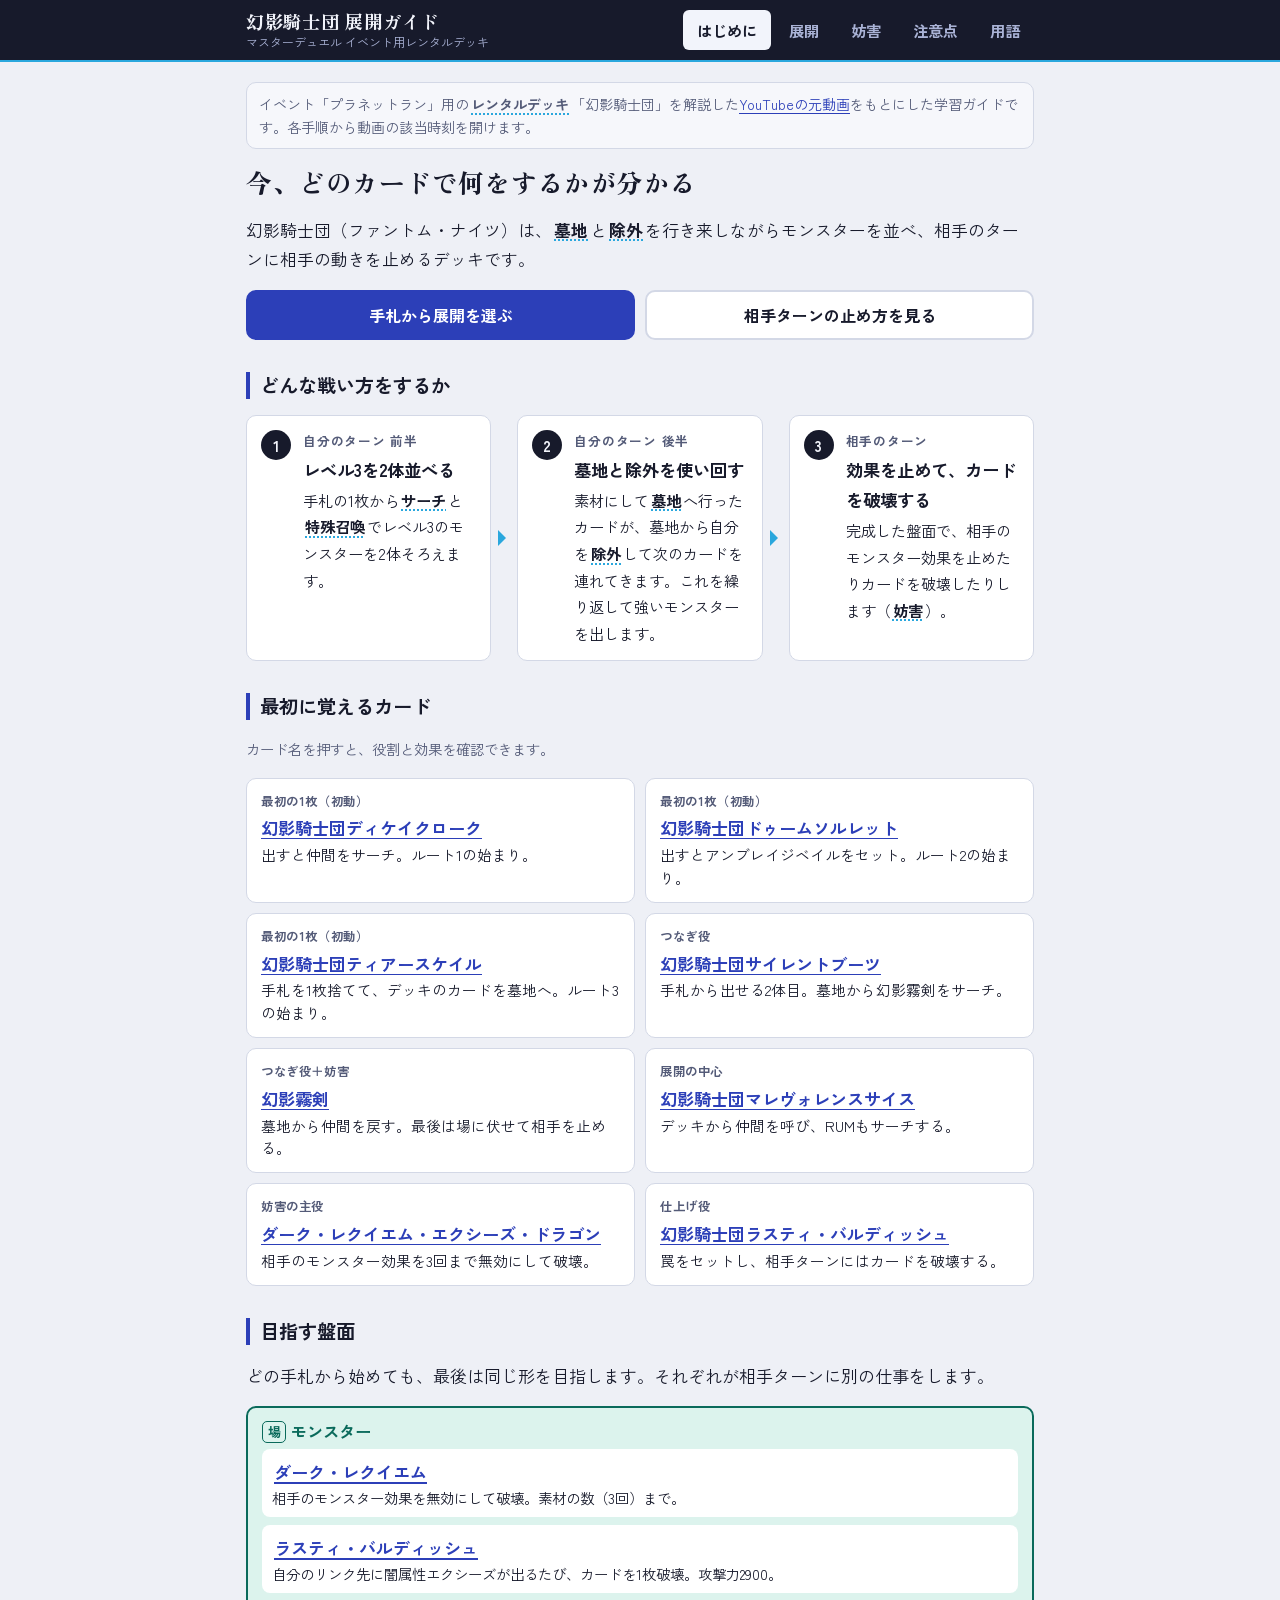
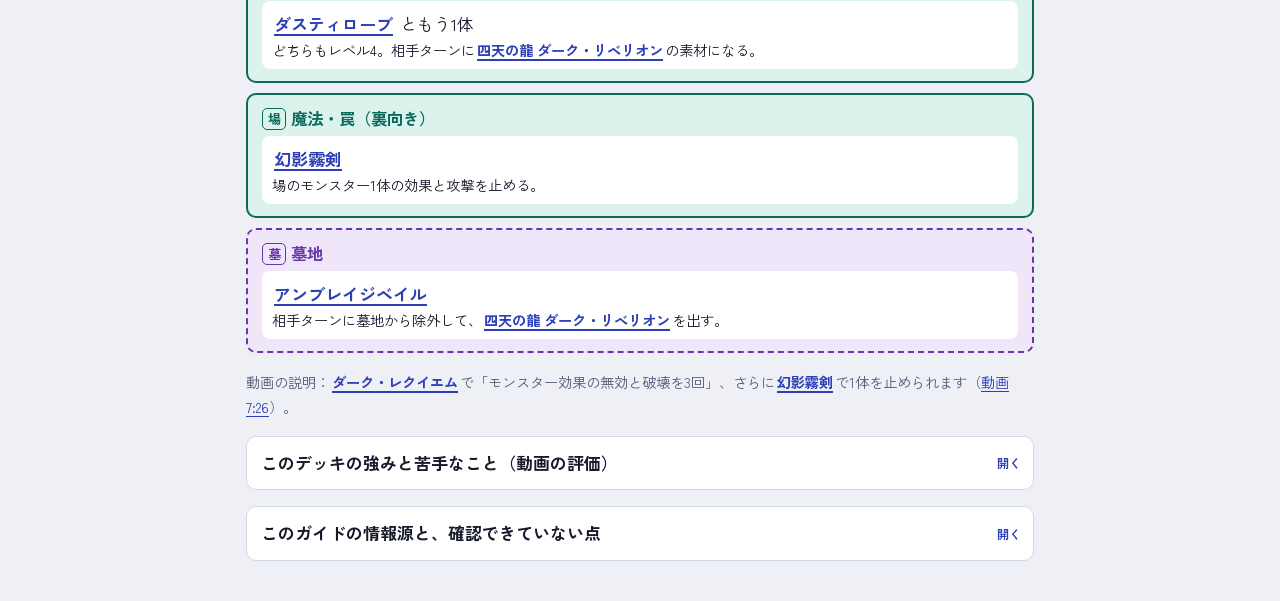
==== phantom-knights/index.html @ 2ad29590 "feat: 幻影騎士団レンタルデッキの学習ガイドを追加 マスターデュエルのイベント用レンタルデッキ「幻影騎士団」を、 元動画の解説をもとに一手ずつ確認できる静的Webアプリ。  - 3つの初動（ディケ" ====
<!DOCTYPE html>
<html lang="ja">
<head>
<meta charset="UTF-8">
<meta name="viewport" content="width=device-width, initial-scale=1.0, viewport-fit=cover">
<title>幻影騎士団 展開ガイド</title>
<meta name="description" content="遊戯王マスターデュエルのイベント用レンタルデッキ「幻影騎士団」の展開と妨害を、一手ずつ確認できる初心者向け学習ガイド。">
<link rel="preconnect" href="https://fonts.googleapis.com">
<link rel="preconnect" href="https://fonts.gstatic.com" crossorigin>
<link rel="stylesheet" href="https://fonts.googleapis.com/css2?family=Zen+Kaku+Gothic+New:wght@400;500;700&family=Zen+Old+Mincho:wght@700;900&display=swap">
<link rel="stylesheet" href="css/style.css">
</head>
<body>
<!--APP-->
<header class="site-head">
  <div class="site-head-in">
    <a class="brand" href="#start">
      <span class="brand-name">幻影騎士団 展開ガイド</span>
      <span class="brand-sub">マスターデュエル イベント用レンタルデッキ</span>
    </a>
    <nav class="tabs" aria-label="画面の切り替え">
      <a href="#start" data-tab="start">はじめに</a>
      <a href="#guide" data-tab="guide">展開</a>
      <a href="#defense" data-tab="defense">妨害</a>
      <a href="#notes" data-tab="notes">注意点</a>
      <a href="#glossary" data-tab="glossary">用語</a>
    </nav>
  </div>
</header>

<main class="wrap">

<!-- ================= はじめに ================= -->
<section class="view" id="view-start" data-view="start">
  <p class="source-note rich">
    イベント「プラネットラン」用の{t:rental}「幻影騎士団」を解説した<a href="https://youtu.be/JQ--WmlgkL8" target="_blank" rel="noopener">YouTubeの元動画</a>をもとにした学習ガイドです。各手順から動画の該当時刻を開けます。
  </p>

  <h1 class="page-title">今、どのカードで何をするかが分かる</h1>
  <p class="lead rich">幻影騎士団（ファントム・ナイツ）は、{t:gy}と{t:banish}を行き来しながらモンスターを並べ、相手のターンに相手の動きを止めるデッキです。</p>

  <div class="cta-row">
    <a class="btn btn-primary" href="#guide">手札から展開を選ぶ</a>
    <a class="btn" href="#defense">相手ターンの止め方を見る</a>
  </div>

  <h2>どんな戦い方をするか</h2>
  <ol class="flow rich">
    <li>
      <span class="flow-k">自分のターン 前半</span>
      <strong>レベル3を2体並べる</strong>
      <span>手札の1枚から{t:search}と{t:ss}でレベル3のモンスターを2体そろえます。</span>
    </li>
    <li>
      <span class="flow-k">自分のターン 後半</span>
      <strong>墓地と除外を使い回す</strong>
      <span>素材にして{t:gy}へ行ったカードが、墓地から自分を{t:banish}して次のカードを連れてきます。これを繰り返して強いモンスターを出します。</span>
    </li>
    <li>
      <span class="flow-k">相手のターン</span>
      <strong>効果を止めて、カードを破壊する</strong>
      <span>完成した盤面で、相手のモンスター効果を止めたりカードを破壊したりします（{t:bogai}）。</span>
    </li>
  </ol>

  <h2>最初に覚えるカード</h2>
  <p class="hint">カード名を押すと、役割と効果を確認できます。</p>
  <div class="keycards" id="keycards"></div>

  <h2>目指す盤面</h2>
  <p class="rich">どの手札から始めても、最後は同じ形を目指します。それぞれが相手ターンに別の仕事をします。</p>
  <div class="board rich" id="goal-board">
    <div class="bz z-field">
      <h3><span class="zb">場</span>モンスター</h3>
      <ul>
        <li>{c:requiem}<span>相手のモンスター効果を無効にして破壊。素材の数（3回）まで。</span></li>
        <li>{c:bardiche}<span>自分のリンク先に闇属性エクシーズが出るたび、カードを1枚破壊。攻撃力2900。</span></li>
        <li>{c:robe} ともう1体<span>どちらもレベル4。相手ターンに{c:shiten}の素材になる。</span></li>
      </ul>
    </div>
    <div class="bz z-field">
      <h3><span class="zb">場</span>魔法・罠（裏向き）</h3>
      <ul>
        <li>{c:fog}<span>場のモンスター1体の効果と攻撃を止める。</span></li>
      </ul>
    </div>
    <div class="bz z-gy">
      <h3><span class="zb">墓</span>墓地</h3>
      <ul>
        <li>{c:veil}<span>相手ターンに墓地から除外して、{c:shiten}を出す。</span></li>
      </ul>
    </div>
  </div>
  <p class="hint rich">動画の説明：{c:requiem}で「モンスター効果の無効と破壊を3回」、さらに{c:fog}で1体を止められます（<a class="vlink" data-t="446" href="#">動画 7:26</a>）。</p>

  <details class="fold">
    <summary>このデッキの強みと苦手なこと（動画の評価）</summary>
    <div class="fold-body rich">
      <ul>
        <li>投稿者は、3つあるレンタルデッキの中で「いちばん回しやすくて強い」と評価しています（<a class="vlink" data-t="48" href="#">0:48</a>）。</li>
        <li>{t:shodo}になるカードが多く入っていて、1枚から最終盤面まで進めます。</li>
        <li>「禁じられた一滴」が入っていて、先攻でも後攻でも強く使えると紹介されています。{t:gote}にも向いています（<a class="vlink" data-t="93" href="#">1:33</a>）。</li>
        <li>苦手：魔法カードを止める手段がほとんどありません。魔法を何枚も使うデッキは苦手です（<a class="vlink" data-t="467" href="#">7:47</a>）。</li>
      </ul>
    </div>
  </details>

  <details class="fold">
    <summary>このガイドの情報源と、確認できていない点</summary>
    <div class="fold-body rich">
      <ul>
        <li>手順は元動画の文字起こしをもとにしています。対戦の再現ではなく、展開を理解するための学習ガイドです。</li>
        <li>文字起こしだけでは確定できない操作には、そのステップに<strong class="tag-verify">要確認</strong>の表示を付けています。動画の画面で確認してください。</li>
        <li>動画の口頭説明にはなく、カードの効果から補った注意には「カードテキストにもとづく補足」と書いています。</li>
        <li>新しいカード（ディケイクローク、ドゥームソルレット、アンブレイジベイル、マレヴォレンスサイス、RUM－幻影騎士団レクイエム、四天の龍、カルマエル、ダーク・レクイエム）の効果は、公式カードデータベースの掲載内容を検索結果経由で確認しました。その他のカードは効果の要約です。カード詳細から公式データベースを開けます。</li>
        <li>レンタルデッキの正確な枚数や全カードの一覧は確認できていません。動画では、増援・おろかな埋葬などから始める展開は扱わず、動画のコメント欄で案内するとしています（<a class="vlink" data-t="1232" href="#">20:32</a>）。</li>
      </ul>
      <h4>文字起こしの聞き間違いと正しい名前</h4>
      <div class="tablebox">
        <table>
          <thead><tr><th>文字起こし</th><th>正しい名前</th></tr></thead>
          <tbody>
            <tr><td>現役／現役しな／幻獣機神</td><td>幻影騎士団（ファントム・ナイツ）</td></tr>
            <tr><td>ディケイクロック</td><td>{c:decay|幻影騎士団ディケイクローク}</td></tr>
            <tr><td>ドゥームソレット／ソウルレット</td><td>{c:solleret|幻影騎士団ドゥームソルレット}</td></tr>
            <tr><td>アンブレージベイル／ベル</td><td>{c:veil|幻影騎士団アンブレイジベイル}</td></tr>
            <tr><td>マレボレンスサイレス／サイス</td><td>{c:scythe|幻影騎士団マレヴォレンスサイス}</td></tr>
            <tr><td>シャカナイト／シャーマナイト</td><td>{c:shamanite|魔解騎士シャーマナイト}</td></tr>
            <tr><td>ファントムコックブレード／キリケン／切り札／切り剣</td><td>{c:fog|幻影霧剣}</td></tr>
            <tr><td>ラウンチ</td><td>{c:rum|RUM－幻影騎士団レクイエム}（効果の説明から判断）</td></tr>
            <tr><td>視点ダリベ／始点ダリベ</td><td>{c:shiten|四天の龍 ダーク・リベリオン・エクシーズ・ドラゴン}</td></tr>
            <tr><td>ベルズオピオン</td><td>{c:ophion|ヴェルズ・オピオン}</td></tr>
            <tr><td>カルマイル／カルマル／カルマレ</td><td>{c:karmael|エクソシスター・カルマエル}</td></tr>
            <tr><td>ステンドグレイブ</td><td>{c:greaves|幻影騎士団ステンドグリーブ}</td></tr>
            <tr><td>禁じられた一雫</td><td>禁じられた一滴</td></tr>
          </tbody>
        </table>
      </div>
    </div>
  </details>
</section>

<!-- ================= 展開ガイド：ルート選択 ================= -->
<section class="view" id="view-guide" data-view="guide" hidden>
  <h1 class="page-title">手札にあるのはどれ？</h1>
  <p class="lead rich">手札に合うものを選ぶと、最初の操作から完成まで一手ずつ確認できます。3つとも最後は同じ盤面になります。</p>
  <div class="routes" id="route-list"></div>
  <p class="hint rich">3つのうち複数が手札にあるときの優先順位は、動画では説明されていません。動画ではこの順番で紹介されています。増援・おろかな埋葬などから始める展開は、動画では扱っていません。</p>
</section>

<!-- ================= 展開ガイド：ステップ ================= -->
<section class="view" id="view-route" data-view="route" hidden>
  <div class="route-head">
    <a class="back-link" href="#guide">手札を選び直す</a>
    <h1 class="route-title" id="route-title"></h1>
  </div>
  <div class="progress" id="progress">
    <div class="progress-text"><span id="progress-count"></span><span id="progress-phase"></span></div>
    <div class="progress-bar" role="progressbar" aria-valuemin="0" id="progress-bar"><span id="progress-fill"></span></div>
  </div>
  <article class="step" id="step" tabindex="-1" aria-live="polite"></article>
  <details class="fold" id="state-fold" open>
    <summary>この操作のあとの場・墓地・除外</summary>
    <div class="fold-body" id="state"></div>
  </details>
  <details class="fold" id="list-fold">
    <summary>全ステップの一覧から移動する</summary>
    <div class="fold-body" id="steplist"></div>
  </details>
  <div class="stepnav" id="stepnav">
    <button type="button" class="btn" id="btn-prev">戻る</button>
    <button type="button" class="btn btn-ghost" id="btn-reset">最初から</button>
    <button type="button" class="btn btn-primary" id="btn-next">次へ</button>
  </div>
</section>

<!-- ================= 妨害ガイド ================= -->
<section class="view" id="view-defense" data-view="defense" hidden>
  <h1 class="page-title">相手ターンの止め方</h1>
  <p class="lead rich">完成した盤面には、相手を止める手段が4つあります。相手が何をしてきたかで、使うものを選びます。</p>

  <div class="callout c-info rich">
    <strong>決まった順番はありません。</strong>
    動画の方針は「基本は{c:requiem}から使う」ですが、相手のデッキや場面で変わります。{c:ophion}と{c:karmael}のどちらを出すかも、投稿者は「使い手による」と話しています。
  </div>

  <h2>4つの手段</h2>
  <div class="tools rich">
    <div class="tool">
      <h3>{c:requiem}</h3>
      <p class="tool-where"><span class="zb z-field">場</span>3回まで</p>
      <p>相手が<strong>モンスターの効果</strong>を発動したとき、それを無効にして破壊します。</p>
    </div>
    <div class="tool">
      <h3>{c:fog}</h3>
      <p class="tool-where"><span class="zb z-field">場</span>裏向きでセット</p>
      <p><strong>すでに場にいる</strong>モンスター1体の効果と攻撃を止めます。</p>
    </div>
    <div class="tool">
      <h3>{c:veil}</h3>
      <p class="tool-where"><span class="zb z-gy">墓</span>墓地から使う</p>
      <p>{c:shiten}を出して<strong>カードを破壊</strong>し、そのあと{c:ophion}か{c:karmael}に変えます。</p>
    </div>
    <div class="tool">
      <h3>{c:bardiche}</h3>
      <p class="tool-where"><span class="zb z-field">場</span>条件を満たすたび</p>
      <p>自分の{t:linkzone}に闇属性エクシーズが出ると、<strong>カードを1枚破壊</strong>します。</p>
    </div>
  </div>

  <h2>相手の行動から選ぶ</h2>
  <div class="cases rich">
    <div class="case">
      <p class="case-if">相手がモンスターの効果を発動した</p>
      <p class="case-then">{c:requiem}で無効にして破壊する。</p>
      <p class="case-more">止めたあと、{t:gy}のエクシーズモンスターを{c:bardiche}のリンク先に戻せば、もう1枚破壊できます。</p>
    </div>
    <div class="case">
      <p class="case-if">止めたいモンスターが、もう場に出ている</p>
      <p class="case-then">{c:fog}をそのモンスターに使う。</p>
      <p class="case-more">効果が無効になり、攻撃もできなくなります。破壊はしません。</p>
    </div>
    <div class="case">
      <p class="case-if">相手の場のカードを破壊したい</p>
      <p class="case-then">{c:veil}の墓地効果で{c:shiten}を出す。</p>
      <p class="case-more">{c:bardiche}のリンク先に出せば、合わせて2枚破壊できます。</p>
    </div>
    <div class="case">
      <p class="case-if">相手がレベル5以上のモンスターを出して戦うデッキ</p>
      <p class="case-then">{c:shiten}から{c:ophion}を出す。</p>
      <p class="case-more">レベル5以上のモンスターを特殊召喚できなくします。</p>
    </div>
    <div class="case">
      <p class="case-if">どうしても通したくない魔法・罠がある</p>
      <p class="case-then">{c:shiten}から{c:karmael}を出す。</p>
      <p class="case-more">魔法を止められるのはこの1回だけです。通常魔法・通常罠・モンスター効果に使えます。</p>
    </div>
  </div>

  <h2>それぞれのくわしい使い方</h2>

  <details class="fold">
    <summary>ダーク・レクイエムを使う基本方針</summary>
    <div class="fold-body rich">
      <ul>
        <li>動画の方針：「妨害は基本的には{c:requiem}から使ったほうがいい」「何も考えずレクイエムから使っていけばいい」（<a class="vlink" data-t="497" href="#">8:17</a>、<a class="vlink" data-t="557" href="#">9:17</a>）。</li>
        <li>{t:material}を1つ取り除くごとに1回使えます。完成盤面では素材が3つなので3回です。</li>
        <li>止められるのはモンスターの効果だけです。魔法・罠には使えません。</li>
        <li>無効にしたあと、自分の{t:gy}のエクシーズモンスター1体を場に戻せます（次の項目）。</li>
      </ul>
      <div class="callout c-verify">
        <strong>動画の実演は、おすすめの順番とは違います。</strong>
        実演では{c:veil}から使っています。対戦相手（ソロモードのCPU）の手札がなくなって説明を続けられなくなるのを避けるため、あえて{c:requiem}を後回しにしたと話しています。
      </div>
    </div>
  </details>

  <details class="fold">
    <summary>バルディッシュと蘇生を組み合わせる</summary>
    <div class="fold-body rich">
      <ol>
        <li>相手のモンスター効果を{c:requiem}で無効にして破壊します。</li>
        <li>「その後、墓地のエクシーズモンスターを特殊召喚できる」の部分で、{t:gy}の{c:breaksword}か{c:scythe}を選びます。</li>
        <li>置く場所を{c:bardiche}の{t:linkzone}にします。</li>
        <li>{c:bardiche}の効果が発動し、場のカードを1枚破壊します。</li>
      </ol>
      <p>1回の無効が「無効＋破壊」になります。動画では「できればこうしたほうが、妨害の数としては美しい」と説明されています（<a class="vlink" data-t="559" href="#">9:19</a>）。</p>
      <div class="callout c-note">
        <strong>カードテキストにもとづく補足</strong>
        {c:bardiche}の破壊効果は、条件を満たすと必ず発動します。相手の場に破壊したいカードがないときにリンク先へ出すと、自分のカードを選ぶことになります。動画の口頭説明にはない点です。
      </div>
    </div>
  </details>

  <details class="fold">
    <summary>アンブレイジベイルから四天の龍を出す</summary>
    <div class="fold-body rich">
      <ol>
        <li>相手ターンに、{t:gy}の{c:veil}を{t:banish}して効果を発動します。</li>
        <li>場のレベル4の2体（{c:breaksword}の効果で戻した{c:robe}ともう1体）を重ねて、{c:shiten}を{t:xyz}します。</li>
        <li>{c:shiten}が出たときの効果で、自分の場のカードと相手の場のカードを同じ数ずつ選んで破壊します。</li>
        <li>{c:bardiche}の{t:linkzone}に出していれば、{c:bardiche}の効果でもう1枚破壊します。動画では「これでまず2破壊」と説明されています（<a class="vlink" data-t="522" href="#">8:42</a>）。</li>
        <li>このあと相手が何か効果を発動したら、{c:shiten}の{t:material}を1つ取り除いて、{c:ophion}か{c:karmael}を上に重ねます。</li>
      </ol>
      <div class="callout c-verify">
        <strong>要確認</strong>
        手順2でどのモンスターを重ねるか、手順3で自分のどのカードを破壊するかは、動画の口頭説明にありません。重ねるモンスターは{c:shiten}の素材条件（闇属性レベル4が2体）から整理しています。動画の画面で確認してください。
      </div>
    </div>
  </details>

  <details class="fold">
    <summary>オピオンとカルマエルの使い分け</summary>
    <div class="fold-body rich">
      <div class="versus">
        <div class="vs">
          <h4>{c:ophion}</h4>
          <dl>
            <dt>できること</dt><dd>レベル5以上のモンスターを、お互いに特殊召喚できなくする。</dd>
            <dt>続く長さ</dt><dd>素材を持って場にいるあいだ、ずっと。</dd>
            <dt>向いている場面</dt><dd>相手がレベル5以上のモンスターを出して戦うデッキのとき。</dd>
            <dt>気をつけること</dt><dd>自分も出せなくなる。レベルを持たないエクシーズ・リンクモンスターは止まらない。</dd>
          </dl>
        </div>
        <div class="vs">
          <h4>{c:karmael}</h4>
          <dl>
            <dt>できること</dt><dd>相手のモンスター効果・通常魔法・通常罠の内容を書き換えて、実質的に止める。</dd>
            <dt>続く長さ</dt><dd>1回だけ。素材を全部使う。</dd>
            <dt>向いている場面</dt><dd>魔法カードを多く使う相手や、通したくない1枚があるとき。</dd>
            <dt>気をつけること</dt><dd>使ったら終わり。速攻魔法や永続魔法などには使えない。</dd>
          </dl>
        </div>
      </div>
      <ul>
        <li>動画の実演では{c:ophion}を出しています。「{c:karmael}を出すと、たぶんそれで終わりになってしまう」ためです（<a class="vlink" data-t="581" href="#">9:41</a>）。</li>
        <li>投稿者の考え：「魔法の連打に少し弱いので{c:karmael}を出す考え方もある。ただ{c:ophion}のほうが強いので悩みどころ。使い手による」（<a class="vlink" data-t="639" href="#">10:39</a>）。</li>
      </ul>
    </div>
  </details>

  <details class="fold">
    <summary>幻影霧剣の役割</summary>
    <div class="fold-body rich">
      <ul>
        <li>場の効果モンスター1体を選びます。そのモンスターは効果が無効になり、攻撃もできなくなります。</li>
        <li>{c:requiem}は「発動した瞬間に止めて破壊」、{c:fog}は「場にいるモンスターを止め続ける」という違いがあります。</li>
        <li>場に残って何度も効果を使うモンスターや、攻撃してくる大きなモンスターに向いています。</li>
        <li>選んだモンスターが場を離れると、{c:fog}も破壊されます。魔法・罠は止められません。</li>
        <li>{t:gy}へ行ったあとは、墓地から{t:banish}して「幻影騎士団」モンスターを場に戻す効果も使えます。</li>
      </ul>
      <p>動画の説明：「モンスターの効果を無効にしながら、攻撃できない制約を付ける」（<a class="vlink" data-t="454" href="#">7:34</a>）。</p>
    </div>
  </details>

  <details class="fold">
    <summary>動画の実演の流れ（参考）</summary>
    <div class="fold-body rich">
      <p>ソロモードの対戦相手に、ある程度動かせてから止める実演です（<a class="vlink" data-t="480" href="#">8:00</a>〜）。説明のための順番で、いつもこの順番が正解というわけではありません。</p>
      <ol>
        <li>{t:gy}の{c:veil}の効果で{c:shiten}を出す。</li>
        <li>{c:shiten}の効果と{c:bardiche}の効果で、合わせて2枚破壊する。</li>
        <li>相手の効果に反応して、{c:shiten}から{c:ophion}を出す。</li>
        <li>相手がモンスターを特殊召喚する効果を使ったところで、{c:requiem}で止める。</li>
        <li>{c:fog}でモンスターの効果を無効にする。</li>
      </ol>
      <div class="callout c-verify">
        <strong>要確認</strong>
        手順4と5のあいだ（10:10〜10:21）は文字起こしが途切れています。この部分の操作は動画で確認してください。
      </div>
    </div>
  </details>

  <details class="fold">
    <summary>この盤面が苦手な相手</summary>
    <div class="fold-body rich">
      <ul>
        <li>魔法カードを止める手段は{c:karmael}の1回だけです。魔法を何枚も使うデッキは苦手です。</li>
        <li>動画では例としてデッキ名を挙げています（文字起こしでは「戦闘機」。「閃刀姫」デッキのことと思われます）。今回のイベントでは使われないだろう、とも話しています（<a class="vlink" data-t="467" href="#">7:47</a>）。</li>
        <li>動画のまとめ：「妨害の当て方をよほど間違えない限り、この盤面はとても強い」（<a class="vlink" data-t="630" href="#">10:30</a>）。</li>
      </ul>
    </div>
  </details>
</section>

<!-- ================= 注意点 ================= -->
<section class="view" id="view-notes" data-view="notes" hidden>
  <h1 class="page-title">間違えやすい4つのこと</h1>
  <p class="lead">展開の途中で止まってしまう原因は、ほとんどがこの4つです。</p>

  <h2>1. 素材の外し方</h2>
  <p class="rich">エクシーズモンスターの{t:material}を取り除くとき、どれを選ぶかで次の手が変わります。考え方は1つで、<strong>「墓地で効果を使いたいカードを取り除く」</strong>です。</p>
  <div class="tablebox rich">
    <table>
      <thead><tr><th>場面</th><th>取り除く素材</th><th>理由</th></tr></thead>
      <tbody>
        <tr><td>ルート1（ディケイクローク）の{c:scythe}</td><td><strong>{c:decay}</strong></td><td>あとで墓地効果を{c:shamanite}に使うため</td></tr>
        <tr><td>ルート2（ドゥームソルレット）の{c:scythe}</td><td><strong>{c:boots}</strong></td><td>墓地効果で{c:fog}をサーチするため</td></tr>
        <tr><td>ルート3（ティアースケイル）の{c:scythe}</td><td><strong>{c:boots}</strong></td><td>最後に墓地効果で{c:fog}をサーチするため</td></tr>
        <tr><td>全ルートの{c:shamanite}</td><td><strong>3つ全部</strong></td><td>レベル3を呼び戻すには素材が3つ必要</td></tr>
      </tbody>
    </table>
  </div>
  <p class="rich">ルート2で{c:boots}を取り除くと、{c:decay}は{c:scythe}の下に残ります。そのため{c:scales}の効果で2枚目の{c:decay}を墓地へ送ります（<a class="vlink" data-t="774" href="#">動画 12:54</a>）。</p>

  <h2>2. 効果を使う順番</h2>
  <ul class="checks rich">
    <li><strong>{c:decay} → {c:solleret} の順。</strong>{c:shamanite}を素材にするときは、先に{c:decay}の墓地効果、次に{c:solleret}の墓地効果を使います（<a class="vlink" data-t="792" href="#">動画 13:12</a>）。動画では理由は説明されていません。</li>
    <li><strong>{c:greaves}のレベルは上げない。</strong>手札から出すときも、墓地効果で仲間を出すときも「上げない」を選びます（<a class="vlink" data-t="367" href="#">動画 6:07</a>）。</li>
    <li><strong>{c:scales}が戻るのは、除外の直後だけ。</strong>仲間が墓地から除外されたときに出る確認を見逃さないようにします。</li>
    <li><strong>ルート3は{c:bardiche}が先。</strong>他のルートでは終盤に出しますが、ルート3では{c:scythe}の効果を使ったあとすぐに出します（<a class="vlink" data-t="1028" href="#">動画 17:08</a>）。</li>
  </ul>

  <h2>3. モンスターを置く場所</h2>
  <ul class="checks rich">
    <li><strong>{c:cherubini}の{t:linkzone}を使う。</strong>リンク先のモンスターは効果で破壊されません。動画では{c:scythe}、{c:shamanite}、通常召喚する{c:decay}をリンク先に置いています（<a class="vlink" data-t="693" href="#">動画 11:33</a>）。</li>
    <li><strong>{c:breaksword}は必ず{c:bardiche}のリンク先。</strong>リンク先に出さないと{c:bardiche}の破壊効果が発動せず、仲間を戻せません（<a class="vlink" data-t="872" href="#">動画 14:32</a>）。</li>
    <li><strong>相手ターンも{c:bardiche}のリンク先。</strong>{c:shiten}や、{c:requiem}で戻すエクシーズモンスターをリンク先に出すと、破壊が1回増えます。</li>
  </ul>
  <div class="callout c-note rich">
    <strong>カードテキストにもとづく補足</strong>
    ルート3は{c:bardiche}が先に場にいます。そのあとに出す{c:shamanite}や{c:rebellion}をリンク先に置くと、破壊効果が発動してしまいます。リンク先に置くのは{c:breaksword}だけにします。動画の口頭説明にはない点です。
  </div>

  <h2>4. ダスティローブの効果を使うタイミング</h2>
  <p class="rich">{c:robe}の「攻撃力を800上げる」効果は、<strong>{c:breaksword}の効果で場に戻したあと</strong>に使います。</p>
  <ol class="timeline rich">
    <li class="ng"><span class="tl-k">まだ使えない</span>{c:rum}の効果で除外から戻ってきた直後。効果が{t:negate|無効}になっています。</li>
    <li><span class="tl-k">途中</span>{c:breaksword}の素材になり、{c:breaksword}が破壊されて{t:gy}へ行きます。</li>
    <li><span class="tl-k">準備</span>{c:breaksword}の効果で墓地から戻すとき、<strong>攻撃表示</strong>で出します。</li>
    <li class="ok"><span class="tl-k">ここで使う</span>効果を発動して守備表示にし、{c:bardiche}の攻撃力を2900にします。</li>
  </ol>
  <p class="rich">投稿者自身も動画の中でこのタイミングを間違えていて、「真似しないように」と説明しています（<a class="vlink" data-t="1169" href="#">動画 19:29</a>）。</p>

  <h2>名前が似ているカード</h2>
  <ul class="checks rich">
    <li><strong>ダーク・リベリオンは2種類。</strong>自分のターンに出すのは{c:rebellion}。相手ターンに出すのは{c:shiten}です。</li>
    <li><strong>レクイエムは2種類。</strong>モンスターが{c:requiem}、魔法カードが{c:rum}です。</li>
    <li><strong>{c:fog}は2回出てくる。</strong>展開の途中で墓地から使う1枚と、最後に場にセットする1枚は別のカードです。</li>
  </ul>
</section>

<!-- ================= 用語・カード ================= -->
<section class="view" id="view-glossary" data-view="glossary" hidden>
  <h1 class="page-title">用語とカード</h1>
  <label class="search" for="q">
    <span>ことばやカード名で探す</span>
    <input type="search" id="q" placeholder="例：サーチ、霧剣、サイス" autocomplete="off">
  </label>
  <h2>用語</h2>
  <div class="gloss" id="term-list"></div>
  <h2>カード</h2>
  <p class="hint">動画での呼び方や、文字起こしの聞き間違いでも探せます。</p>
  <div class="gloss" id="card-list"></div>
  <p class="empty" id="no-hit" hidden>見つかりませんでした。別のことばで試してください。</p>
</section>

</main>

<!-- 説明を表示するシート -->
<div class="sheet-back" id="sheet-back" hidden>
  <div class="sheet" id="sheet" role="dialog" aria-modal="true" aria-labelledby="sheet-title" tabindex="-1">
    <div class="sheet-top">
      <button type="button" class="btn btn-small" id="sheet-prev" hidden>前の説明に戻る</button>
      <button type="button" class="btn btn-small sheet-close" id="sheet-close">閉じる</button>
    </div>
    <div class="sheet-body" id="sheet-body"></div>
  </div>
</div>
<!--/APP-->
<script src="js/data.js"></script>
<script src="js/app.js"></script>
</body>
</html>
---- phantom-knights/css/style.css ----
/* ============================================================
   幻影騎士団 展開ガイド - スタイル（モバイルファースト）
   レイアウト: 読みやすい1カラム。スマホは下部タブ、広い画面は上部タブ。
   場・墓地・除外は「色＋文字ラベル」の両方で区別する。
   ============================================================ */

:root {
  /* 面と文字（夜の紺をほんの少し含んだ無彩色） */
  --bg: #eef0f6;
  --surface: #ffffff;
  --surface-2: #f6f7fb;
  --ink: #171a2b;
  --sub: #545b78;
  --line: #d3d8e6;
  --head: #171a2b;
  --head-ink: #f2f4fb;
  --head-sub: #aab3d6;
  /* 主役の色：幻影の青い炎 */
  --accent: #2c3fb8;
  --accent-ink: #ffffff;
  --accent-soft: #e3e7fb;
  --flame: #2aa7dd;
  /* 場所の色（必ず文字ラベルと一緒に使う） */
  --field: #0a6a5b;   --field-bg: #dcf3ed;
  --gy: #6a35a8;      --gy-bg: #efe6fa;
  --ban: #9c4700;     --ban-bg: #fdeeda;
  --hand: #1c57b8;    --hand-bg: #e2ecfd;
  --deck: #4d5468;    --deck-bg: #e7e9f0;
  /* 注意の色 */
  --warn: #a3261c;    --warn-bg: #fde9e6;
  --verify: #6a5000;  --verify-bg: #fff2c2;
  --note: #2b4a7a;    --note-bg: #e6eefb;
  --ok: #0a6a5b;

  --f-body: "Zen Kaku Gothic New", "Hiragino Sans", "Hiragino Kaku Gothic ProN", "Yu Gothic UI", "Meiryo", system-ui, sans-serif;
  --f-display: "Zen Old Mincho", "Hiragino Mincho ProN", "Yu Mincho", serif;
  --radius: 10px;
  --tabbar-h: 60px;
}

@media (prefers-color-scheme: dark) {
  :root:not([data-theme="light"]) {
    --bg: #10121b; --surface: #1a1d2b; --surface-2: #212537; --ink: #eceef8; --sub: #a9afc9; --line: #343a52;
    --head: #0a0c14; --head-ink: #f2f4fb; --head-sub: #9aa3c8;
    --accent: #9aa8ff; --accent-ink: #10121b; --accent-soft: #262c52; --flame: #5cc6f2;
    --field: #6fdcc8; --field-bg: #11312c;
    --gy: #caa9f5; --gy-bg: #2b2143;
    --ban: #f5b56a; --ban-bg: #3b2a10;
    --hand: #93bcff; --hand-bg: #15284b;
    --deck: #b3b9cc; --deck-bg: #262a3a;
    --warn: #ff9d92; --warn-bg: #3e1a16;
    --verify: #f0d267; --verify-bg: #352b06;
    --note: #a9c6f5; --note-bg: #17253d;
    --ok: #6fdcc8;
    color-scheme: dark;
  }
}
:root[data-theme="dark"] {
  --bg: #10121b; --surface: #1a1d2b; --surface-2: #212537; --ink: #eceef8; --sub: #a9afc9; --line: #343a52;
  --head: #0a0c14; --head-ink: #f2f4fb; --head-sub: #9aa3c8;
  --accent: #9aa8ff; --accent-ink: #10121b; --accent-soft: #262c52; --flame: #5cc6f2;
  --field: #6fdcc8; --field-bg: #11312c;
  --gy: #caa9f5; --gy-bg: #2b2143;
  --ban: #f5b56a; --ban-bg: #3b2a10;
  --hand: #93bcff; --hand-bg: #15284b;
  --deck: #b3b9cc; --deck-bg: #262a3a;
  --warn: #ff9d92; --warn-bg: #3e1a16;
  --verify: #f0d267; --verify-bg: #352b06;
  --note: #a9c6f5; --note-bg: #17253d;
  --ok: #6fdcc8;
  color-scheme: dark;
}

*, *::before, *::after { box-sizing: border-box; }
:root {
  padding-top: env(safe-area-inset-top, 0px);
  padding-bottom: env(safe-area-inset-bottom, 0px);
  -webkit-text-size-adjust: 100%;
}
html { scroll-padding-top: 80px; }
body {
  margin: 0;
  background: var(--bg);
  color: var(--ink);
  font-family: var(--f-body);
  font-size: 17px;
  line-height: 1.75;
  padding-bottom: calc(var(--tabbar-h) + 16px);
}
[hidden] { display: none !important; }
h1, h2, h3, h4, p, ul, ol, dl, dd { margin: 0; }
ul, ol { padding-left: 1.3em; }
a { color: var(--accent); text-underline-offset: 3px; }
button { font: inherit; color: inherit; }
:focus-visible { outline: 3px solid var(--flame); outline-offset: 2px; border-radius: 4px; }

/* ---- ヘッダーとタブ ---- */
body::before {
  content: ""; position: fixed; inset: 0 0 auto; height: env(safe-area-inset-top, 0px);
  z-index: 30; background: var(--head);
}
.site-head {
  background: var(--head); color: var(--head-ink);
  position: sticky; top: env(safe-area-inset-top, 0px); z-index: 20;
  border-bottom: 2px solid var(--flame);
}
.site-head-in {
  max-width: 820px; margin: 0 auto;
  padding-block: 10px;
  padding-left: max(16px, env(safe-area-inset-left, 0px));
  padding-right: max(16px, env(safe-area-inset-right, 0px));
  display: flex; align-items: center; justify-content: space-between; gap: 16px;
}
.brand { color: inherit; text-decoration: none; display: flex; flex-direction: column; line-height: 1.3; min-width: 0; }
.brand-name { font-family: var(--f-display); font-weight: 900; font-size: 1.15rem; letter-spacing: 0.04em; }
.brand-sub { font-size: 0.75rem; color: var(--head-sub); }

.tabs {
  position: fixed; left: 0; right: 0; bottom: 0; z-index: 25;
  display: flex;
  background: var(--surface); border-top: 1px solid var(--line);
  padding-bottom: env(safe-area-inset-bottom, 0px);
  padding-left: max(4px, env(safe-area-inset-left, 0px));
  padding-right: max(4px, env(safe-area-inset-right, 0px));
}
.tabs a {
  flex: 1 1 0; min-width: 0; height: var(--tabbar-h);
  display: flex; align-items: center; justify-content: center;
  font-size: 0.86rem; font-weight: 700; color: var(--sub); text-decoration: none;
  border-top: 3px solid transparent; white-space: nowrap;
}
.tabs a[aria-current="page"] { color: var(--accent); border-top-color: var(--accent); background: var(--accent-soft); }

@media (min-width: 760px) {
  body { padding-bottom: 32px; }
  .tabs {
    position: static; background: none; border: 0; padding: 0; gap: 4px; flex: none;
  }
  .tabs a {
    flex: none; height: 40px; padding: 0 14px; color: var(--head-sub);
    border-top: 0; border-radius: 6px; font-size: 0.95rem;
  }
  .tabs a[aria-current="page"] { color: var(--head); background: var(--head-ink); }
}

/* ---- 本文の枠 ---- */
.wrap {
  max-width: 820px; margin: 0 auto;
  padding-block: 20px 8px;
  padding-left: max(16px, env(safe-area-inset-left, 0px));
  padding-right: max(16px, env(safe-area-inset-right, 0px));
}
.view { display: flex; flex-direction: column; gap: 16px; }
.view > h2 { margin-top: 16px; }
.page-title { word-break: auto-phrase; font-family: var(--f-display); font-weight: 900; font-size: 1.6rem; line-height: 1.35; letter-spacing: 0.02em; text-wrap: balance; }
h2 { font-size: 1.2rem; line-height: 1.4; padding-left: 10px; border-left: 4px solid var(--accent); }
h3 { font-size: 1.02rem; line-height: 1.4; }
h4 { font-size: 0.95rem; }
.lead { font-size: 1.05rem; }
.hint { font-size: 0.9rem; color: var(--sub); }
.source-note {
  font-size: 0.88rem; color: var(--sub); line-height: 1.6;
  background: var(--surface-2); border: 1px solid var(--line); border-radius: var(--radius); padding: 10px 12px;
}
.empty { color: var(--sub); }

/* ---- ボタン ---- */
.btn {
  display: inline-flex; align-items: center; justify-content: center; gap: 6px;
  min-height: 50px; padding: 8px 18px;
  border: 2px solid var(--line); border-radius: var(--radius);
  background: var(--surface); color: var(--ink);
  font-weight: 700; font-size: 1rem; text-decoration: none; cursor: pointer; line-height: 1.3;
}
.btn:hover { border-color: var(--accent); }
.btn-primary { background: var(--accent); border-color: var(--accent); color: var(--accent-ink); }
.btn-ghost { background: transparent; }
.btn-small { min-height: 44px; padding: 6px 14px; font-size: 0.92rem; }
.btn:disabled { opacity: 0.45; cursor: not-allowed; }
.cta-row { display: flex; flex-wrap: wrap; gap: 10px; }
.cta-row .btn { flex: 1 1 220px; }

/* ---- 押せることば（用語・カード名） ---- */
.ref {
  display: inline; padding: 0 2px; margin: 0; border: 0; background: none; cursor: pointer;
  font-weight: 700; line-height: inherit; text-align: inherit;
  text-decoration: underline; text-underline-offset: 3px; text-decoration-thickness: 2px;
}
.ref-c { color: var(--accent); text-decoration-style: solid; }
.ref-t { color: inherit; text-decoration-style: dotted; text-decoration-color: var(--flame); }
.ref:hover { background: var(--accent-soft); border-radius: 4px; }

/* ---- 場所バッジ（色＋文字） ---- */
.zb {
  display: inline-flex; align-items: center; justify-content: center;
  min-width: 1.7em; height: 1.7em; padding: 0 0.35em; margin-right: 0.4em;
  border-radius: 5px; font-size: 0.82rem; font-weight: 700; line-height: 1; vertical-align: middle;
  border: 1.5px solid currentColor; white-space: nowrap;
}
.z-field, .z-st, .z-mat { color: var(--field); background: var(--field-bg); }
.z-gy { color: var(--gy); background: var(--gy-bg); }
.z-ban { color: var(--ban); background: var(--ban-bg); }
.z-hand { color: var(--hand); background: var(--hand-bg); }
.z-deck, .z-ex { color: var(--deck); background: var(--deck-bg); }
.zb.z-gy { border-style: dashed; }
.zb.z-ban { border-style: double; border-width: 3px; }

/* ---- はじめに：流れの図 ---- */
.flow { list-style: none; padding: 0; display: grid; gap: 22px; grid-template-columns: 1fr; counter-reset: flow; }
.flow li {
  position: relative; background: var(--surface); border: 1px solid var(--line); border-radius: var(--radius);
  padding: 14px 14px 14px 56px; display: flex; flex-direction: column; gap: 2px; min-width: 0;
  counter-increment: flow;
}
.flow li::before {
  content: counter(flow); position: absolute; left: 14px; top: 14px;
  width: 30px; height: 30px; border-radius: 50%; background: var(--head); color: var(--head-ink);
  display: flex; align-items: center; justify-content: center; font-weight: 700; font-size: 0.95rem;
}
.flow li + li::after {
  content: ""; position: absolute; left: 50%; top: -17px; width: 0; height: 0; margin-left: -8px;
  border: 8px solid transparent; border-top-color: var(--flame); border-bottom-width: 0;
}
.flow-k { font-size: 0.8rem; font-weight: 700; color: var(--sub); letter-spacing: 0.06em; }
.flow strong { font-size: 1.08rem; }
.flow span:last-child { font-size: 0.95rem; }
@media (min-width: 760px) {
  .flow { grid-template-columns: repeat(3, 1fr); gap: 26px; }
  .flow li + li::after {
    left: -20px; top: 50%; margin: -8px 0 0 0;
    border: 8px solid transparent; border-left-color: var(--flame); border-right-width: 0;
  }
}

/* ---- はじめに：覚えるカード ---- */
.keycards { display: grid; gap: 10px; grid-template-columns: 1fr; }
@media (min-width: 620px) { .keycards { grid-template-columns: 1fr 1fr; } }
.keycard {
  display: flex; flex-direction: column; gap: 4px; align-items: flex-start; text-align: left; width: 100%; min-width: 0;
  background: var(--surface); border: 1px solid var(--line); border-radius: var(--radius);
  padding: 12px 14px; cursor: pointer;
}
.keycard:hover { border-color: var(--accent); }
.keycard-k { font-size: 0.78rem; font-weight: 700; color: var(--sub); letter-spacing: 0.05em; }
.keycard-n { font-weight: 700; color: var(--accent); text-decoration: underline; text-underline-offset: 3px; line-height: 1.4; }
.keycard-r { font-size: 0.92rem; line-height: 1.55; }

/* ---- 目指す盤面 ---- */
.board { display: grid; gap: 10px; }
.bz { border-radius: var(--radius); padding: 12px 14px; border: 2px solid currentColor; min-width: 0; }
.bz.z-gy { border-style: dashed; }
.bz h3 { display: flex; align-items: center; margin-bottom: 6px; }
.bz ul { list-style: none; padding: 0; display: grid; gap: 8px; color: var(--ink); }
.bz li { background: var(--surface); border-radius: 8px; padding: 8px 10px; }
.bz li span { display: block; font-size: 0.9rem; line-height: 1.55; }

/* ---- 折りたたみ ---- */
.fold { background: var(--surface); border: 1px solid var(--line); border-radius: var(--radius); }
.fold > summary {
  cursor: pointer; padding: 14px 44px 14px 14px; font-weight: 700; list-style: none; position: relative; line-height: 1.45;
}
.fold > summary::-webkit-details-marker { display: none; }
.fold > summary::after {
  content: "開く"; position: absolute; right: 12px; top: 50%; transform: translateY(-50%);
  font-size: 0.75rem; font-weight: 700; color: var(--accent);
}
.fold[open] > summary::after { content: "閉じる"; }
.fold[open] > summary { border-bottom: 1px solid var(--line); }
.fold-body { padding: 14px; display: flex; flex-direction: column; gap: 12px; }
.fold-body li + li { margin-top: 6px; }

/* ---- 表 ---- */
.tablebox { overflow-x: auto; border: 1px solid var(--line); border-radius: var(--radius); background: var(--surface); }
table { border-collapse: collapse; width: 100%; min-width: 460px; font-size: 0.93rem; line-height: 1.55; }
th, td { text-align: left; vertical-align: top; padding: 9px 12px; border-bottom: 1px solid var(--line); }
th { background: var(--surface-2); font-size: 0.82rem; color: var(--sub); }
tr:last-child td { border-bottom: 0; }

/* ---- 注意ボックス ---- */
.callout { border-radius: var(--radius); padding: 12px 14px; font-size: 0.95rem; line-height: 1.65; border-left: 5px solid currentColor; }
.callout > strong:first-child { display: block; margin-bottom: 2px; }
.callout .ref, .callout a { color: inherit; }
.c-info { background: var(--accent-soft); color: var(--ink); border-left-color: var(--accent); }
.c-warn { background: var(--warn-bg); color: var(--warn); }
.c-verify { background: var(--verify-bg); color: var(--verify); }
.c-note { background: var(--note-bg); color: var(--note); }
.tag-verify { background: var(--verify-bg); color: var(--verify); padding: 1px 8px; border-radius: 5px; font-size: 0.85rem; white-space: nowrap; }

/* ---- ルート選択 ---- */
.routes { display: grid; gap: 12px; }
.route-card {
  display: grid; gap: 6px; text-align: left; width: 100%; min-width: 0;
  background: var(--surface); border: 2px solid var(--line); border-radius: var(--radius);
  padding: 16px; cursor: pointer; text-decoration: none; color: var(--ink);
}
.route-card:hover { border-color: var(--accent); }
.route-card-k { font-size: 0.82rem; font-weight: 700; color: var(--sub); }
.route-card-n { font-family: var(--f-display); font-weight: 900; font-size: 1.25rem; line-height: 1.4; }
.route-card-s { font-size: 0.95rem; line-height: 1.6; }
.route-card-m { display: flex; flex-wrap: wrap; gap: 6px 14px; align-items: center; font-size: 0.86rem; color: var(--sub); }
.route-card-go { color: var(--accent); font-weight: 700; margin-left: auto; }

/* ---- ステップ画面 ---- */
.route-head { display: flex; flex-direction: column; gap: 2px; }
.back-link { font-size: 0.9rem; font-weight: 700; align-self: flex-start; padding: 6px 0; }
.route-title { font-family: var(--f-display); font-weight: 900; font-size: 1.3rem; line-height: 1.4; }
.progress { display: grid; gap: 6px; }
.progress-text { display: flex; flex-wrap: wrap; gap: 4px 12px; align-items: baseline; font-size: 0.92rem; }
#progress-count { font-weight: 700; font-variant-numeric: tabular-nums; font-size: 1.05rem; }
#progress-phase { color: var(--sub); }
.progress-bar { height: 10px; background: var(--line); border-radius: 5px; overflow: hidden; }
.progress-bar span { display: block; height: 100%; width: 0; background: var(--accent); border-radius: 5px; transition: width 0.2s; }
@media (prefers-reduced-motion: reduce) { .progress-bar span { transition: none; } }

.step {
  background: var(--surface); border: 1px solid var(--line); border-radius: var(--radius);
  padding: 16px; display: flex; flex-direction: column; gap: 14px; min-width: 0;
}
.step:focus { outline: none; }
.step-title { word-break: auto-phrase; font-size: 1.3rem; line-height: 1.45; font-weight: 700; text-wrap: balance; border: 0; padding: 0; }
.step-sec { display: grid; gap: 4px; min-width: 0; }
.step-k { font-size: 0.8rem; font-weight: 700; color: var(--sub); letter-spacing: 0.08em; }
.step-do { font-size: 1.08rem; font-weight: 500; }
.chips { display: flex; flex-wrap: wrap; gap: 6px; list-style: none; padding: 0; }
.chip {
  display: inline-flex; align-items: center; max-width: 100%;
  border: 1.5px solid var(--line); background: var(--surface-2); border-radius: 8px;
  padding: 5px 10px; font-size: 0.92rem; font-weight: 700; line-height: 1.4; cursor: pointer; text-align: left;
  color: var(--accent); text-decoration: underline; text-underline-offset: 3px;
}
.chip:hover { border-color: var(--accent); }
.moves { list-style: none; padding: 0; display: grid; gap: 8px; }
.moves li { display: flex; flex-wrap: wrap; align-items: center; gap: 4px 8px; font-size: 0.97rem; line-height: 1.5; }
.moves .zb { margin: 0; height: auto; min-height: 1.9em; padding: 3px 7px; line-height: 1.3; white-space: normal; }
.moves .arrow { color: var(--sub); font-weight: 700; }
.moves .mv-card { font-weight: 700; }
.vjump { font-size: 0.92rem; font-weight: 700; align-self: flex-start; }
.done-mark {
  align-self: flex-start; background: var(--field-bg); color: var(--field); border: 1.5px solid currentColor;
  border-radius: 6px; padding: 2px 10px; font-weight: 700; font-size: 0.9rem;
}

.stepnav {
  position: sticky; bottom: calc(var(--tabbar-h) + env(safe-area-inset-bottom, 0px)); z-index: 10;
  display: grid; grid-template-columns: 1fr auto 1.6fr; gap: 8px;
  background: var(--bg); padding: 8px 0; border-top: 1px solid var(--line);
  box-shadow: 0 -6px 10px -6px rgba(8, 10, 20, 0.18);
}
.stepnav .btn { padding-inline: 10px; min-width: 0; }
@media (min-width: 760px) { .stepnav { bottom: 0; } }

/* ---- 状態（場・墓地・除外） ---- */
.state { display: grid; gap: 8px; }
.sz { border: 2px solid currentColor; border-radius: var(--radius); padding: 8px 10px; min-width: 0; }
.sz.z-gy { border-style: dashed; }
.sz.z-ban { border-style: double; border-width: 4px; }
.sz h4 { display: flex; align-items: center; margin-bottom: 6px; }
.sz ul { list-style: none; padding: 0; display: flex; flex-wrap: wrap; align-items: flex-start; gap: 6px; color: var(--ink); }
.sz li {
  background: var(--surface); border: 1px solid var(--line); border-radius: 7px; padding: 4px 9px;
  font-size: 0.9rem; line-height: 1.45; min-width: 0;
}
.sz li.new { border: 2px solid currentColor; font-weight: 700; }
.sz li small { display: block; font-size: 0.8rem; color: var(--sub); font-weight: 500; }
.sz .none { color: var(--sub); font-size: 0.88rem; background: none; border: 0; padding: 0; }
.state-legend { font-size: 0.82rem; color: var(--sub); }

/* ---- 全ステップ一覧 ---- */
.sl-phase { font-size: 0.82rem; font-weight: 700; color: var(--sub); letter-spacing: 0.05em; margin-top: 4px; }
.sl { list-style: none; padding: 0; display: grid; gap: 4px; }
.sl li + li { margin-top: 0; }
.sl button {
  width: 100%; text-align: left; background: none; border: 1px solid transparent; border-radius: 7px;
  padding: 8px 8px; cursor: pointer; display: flex; gap: 8px; font-size: 0.93rem; line-height: 1.45; min-height: 44px; align-items: center;
}
.sl button:hover { border-color: var(--line); background: var(--surface-2); }
.sl button[aria-current="step"] { background: var(--accent-soft); border-color: var(--accent); font-weight: 700; }
.sl .n { font-variant-numeric: tabular-nums; color: var(--sub); min-width: 1.8em; }

/* ---- 妨害ガイド ---- */
.tools { display: grid; gap: 10px; grid-template-columns: 1fr; }
@media (min-width: 620px) { .tools { grid-template-columns: 1fr 1fr; } }
.tool { background: var(--surface); border: 1px solid var(--line); border-radius: var(--radius); padding: 12px 14px; display: grid; gap: 4px; align-content: start; min-width: 0; }
.tool-where { font-size: 0.85rem; color: var(--sub); display: flex; align-items: center; }
.tool p:last-child { font-size: 0.95rem; line-height: 1.6; }
.cases { display: grid; gap: 10px; }
.case { background: var(--surface); border: 1px solid var(--line); border-radius: var(--radius); padding: 12px 14px; display: grid; gap: 4px; min-width: 0; }
.case-if { font-size: 0.9rem; color: var(--sub); font-weight: 700; }
.case-if::before { content: "もし　"; color: var(--accent); }
.case-then { font-weight: 700; font-size: 1.03rem; line-height: 1.55; }
.case-then::before { content: "→ "; color: var(--accent); }
.case-more { font-size: 0.92rem; line-height: 1.6; }
.versus { display: grid; gap: 10px; grid-template-columns: 1fr; }
@media (min-width: 620px) { .versus { grid-template-columns: 1fr 1fr; } }
.vs { border: 1px solid var(--line); border-radius: var(--radius); padding: 12px; background: var(--surface-2); min-width: 0; }
.vs h4 { font-size: 1rem; margin-bottom: 6px; }
.vs dt { font-size: 0.8rem; font-weight: 700; color: var(--sub); margin-top: 8px; }
.vs dd { font-size: 0.93rem; line-height: 1.6; }

/* ---- 注意点 ---- */
.checks { list-style: none; padding: 0; display: grid; gap: 8px; }
.checks li { background: var(--surface); border: 1px solid var(--line); border-radius: var(--radius); padding: 12px 14px; font-size: 0.97rem; line-height: 1.65; }
.timeline { list-style: none; padding: 0; display: grid; gap: 0; }
.timeline li {
  position: relative; padding: 10px 12px 10px 16px; border-left: 4px solid var(--line); background: var(--surface);
  font-size: 0.97rem; line-height: 1.6;
}
.timeline li:first-child { border-radius: var(--radius) var(--radius) 0 0; }
.timeline li:last-child { border-radius: 0 0 var(--radius) var(--radius); }
.timeline li + li { border-top: 1px solid var(--line); }
.timeline .tl-k { display: block; font-size: 0.8rem; font-weight: 700; color: var(--sub); }
.timeline .ng { border-left-color: var(--warn); }
.timeline .ng .tl-k { color: var(--warn); }
.timeline .ok { border-left-color: var(--ok); }
.timeline .ok .tl-k { color: var(--ok); }

/* ---- 用語とカード ---- */
.search { display: grid; gap: 4px; font-size: 0.9rem; font-weight: 700; }
.search input {
  font: inherit; font-size: 1rem; font-weight: 400; min-height: 50px; padding: 8px 12px; width: 100%;
  border: 2px solid var(--line); border-radius: var(--radius); background: var(--surface); color: var(--ink);
}
.gloss { display: grid; gap: 6px; grid-template-columns: 1fr; }
@media (min-width: 620px) { .gloss { grid-template-columns: 1fr 1fr; } }
.gloss-item {
  display: flex; flex-direction: column; align-items: flex-start; gap: 0; text-align: left; width: 100%; min-width: 0; min-height: 50px; justify-content: center;
  background: var(--surface); border: 1px solid var(--line); border-radius: var(--radius); padding: 8px 12px; cursor: pointer;
}
.gloss-item:hover { border-color: var(--accent); }
.gloss-item b { line-height: 1.4; }
.gloss-item small { font-size: 0.8rem; color: var(--sub); line-height: 1.4; }

/* ---- 説明シート ---- */
.sheet-back {
  position: fixed; inset: 0; z-index: 40; background: rgba(8, 10, 20, 0.55);
  display: flex; align-items: flex-end; justify-content: center;
}
.sheet {
  background: var(--surface); color: var(--ink); width: 100%; max-width: 560px; max-height: 86%;
  border-radius: 16px 16px 0 0; display: flex; flex-direction: column;
  padding-bottom: env(safe-area-inset-bottom, 0px);
  box-shadow: 0 -8px 30px rgba(0, 0, 0, 0.25);
}
.sheet:focus { outline: none; }
.sheet-top { display: flex; gap: 8px; justify-content: space-between; padding: 10px 12px 6px; border-bottom: 1px solid var(--line); }
.sheet-close { margin-left: auto; }
.sheet-body {
  overflow-y: auto; padding-block: 14px 20px;
  padding-left: max(16px, env(safe-area-inset-left, 0px)); padding-right: max(16px, env(safe-area-inset-right, 0px));
  display: flex; flex-direction: column; gap: 12px;
}
.sheet-kind { font-size: 0.8rem; font-weight: 700; color: var(--sub); letter-spacing: 0.06em; }
.sheet-title { font-family: var(--f-display); font-weight: 900; font-size: 1.3rem; line-height: 1.4; border: 0; padding: 0; }
.sheet-read { font-size: 0.85rem; color: var(--sub); }
.sheet-spec { font-size: 0.88rem; color: var(--sub); line-height: 1.5; }
.sheet h3 { font-size: 0.85rem; color: var(--sub); letter-spacing: 0.06em; }
.sheet-list { list-style: none; padding: 0; display: grid; gap: 8px; font-size: 0.97rem; line-height: 1.65; }
.sheet-alias { font-size: 0.88rem; color: var(--sub); line-height: 1.5; }
.sheet-src { font-size: 0.85rem; color: var(--sub); line-height: 1.55; }
@media (min-width: 760px) {
  .sheet-back { align-items: center; }
  .sheet { border-radius: 16px; max-height: 80%; }
}
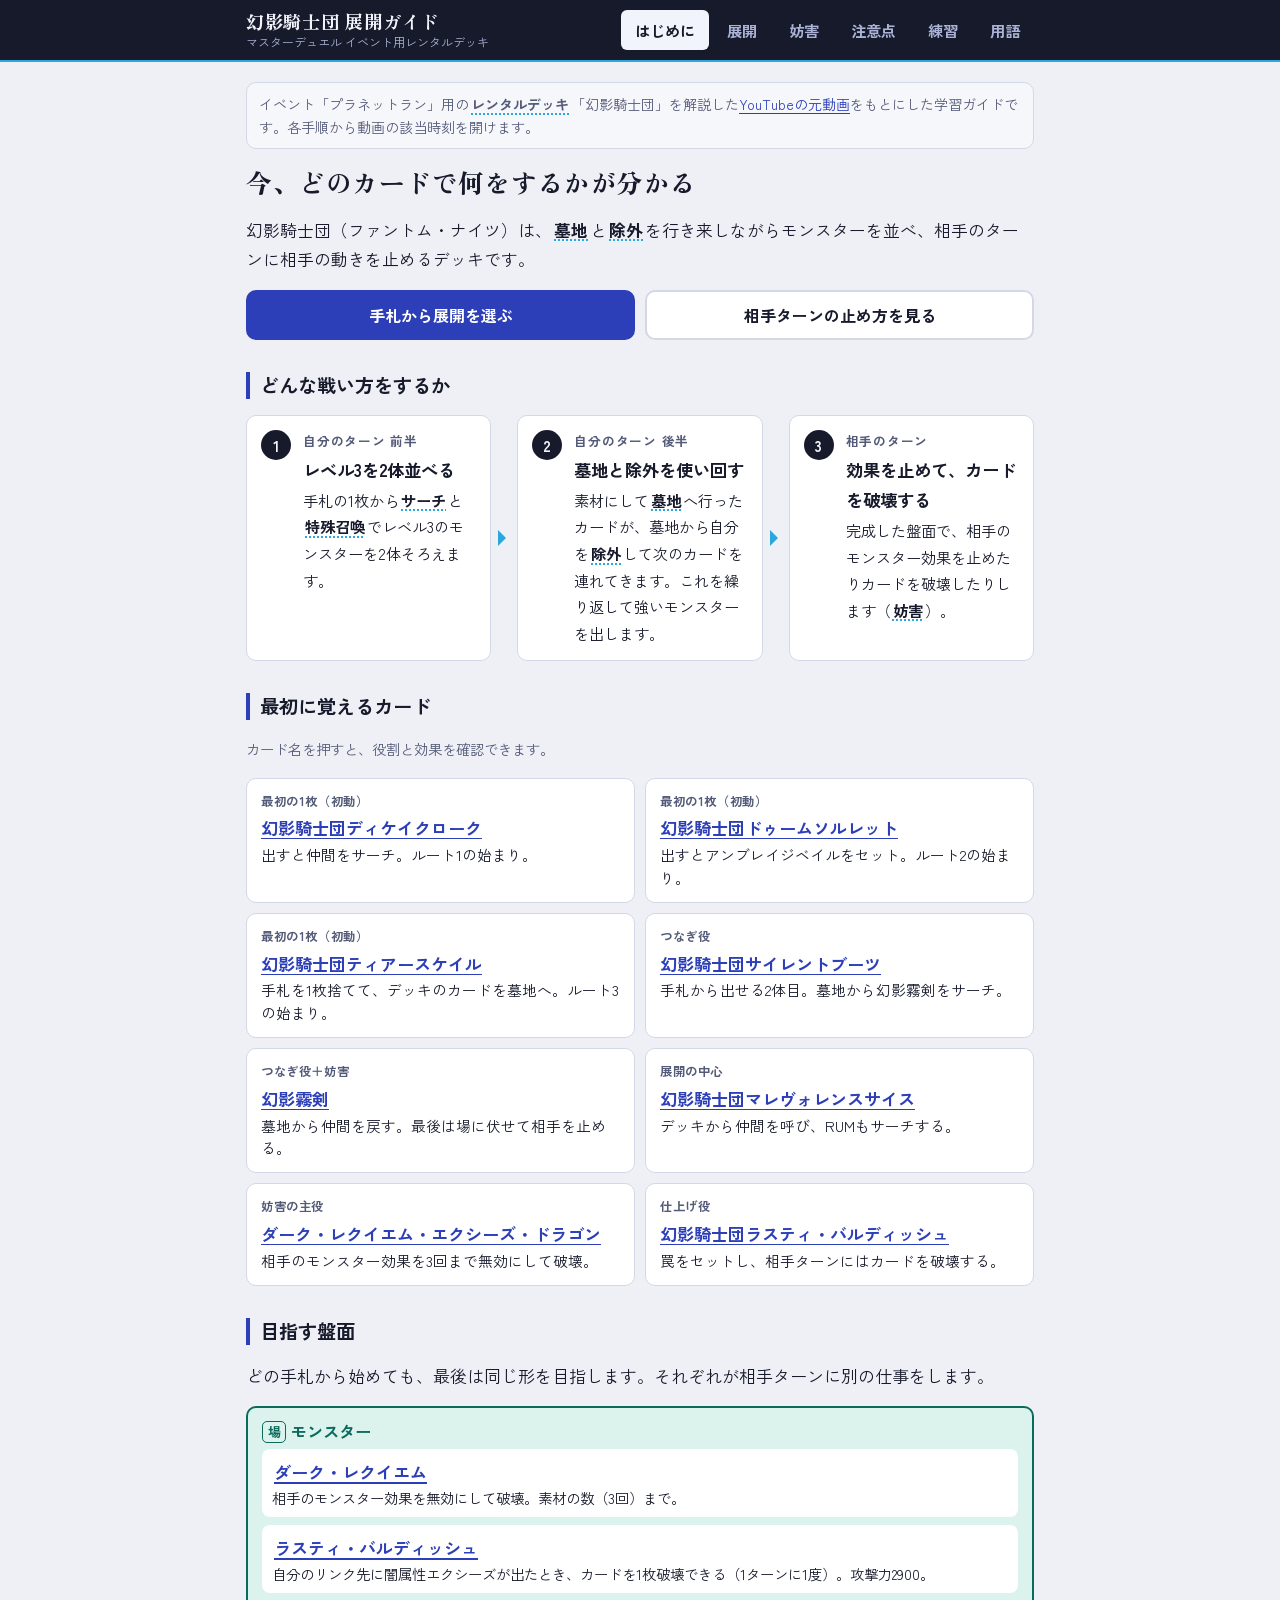
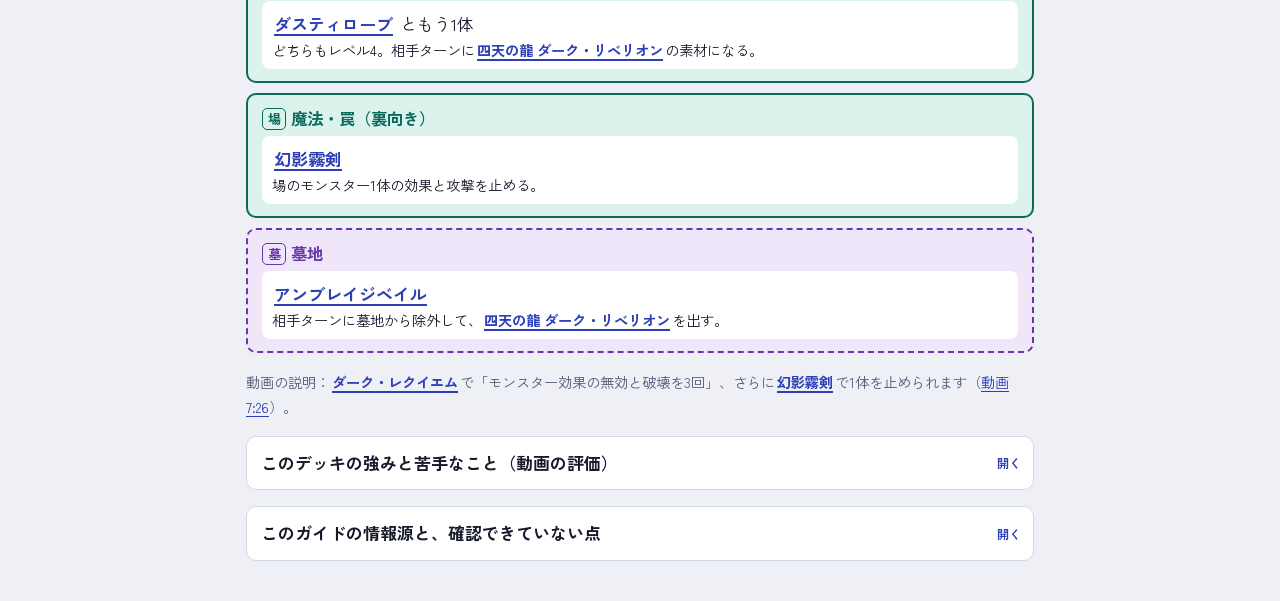
==== commit 143d8112: "feat: 練習クイズ・初動確率の計算を追加し、カード情報を照合して修正 - 練習タブ: 状況を見て次の一手を4択で選ぶクイズ（3ルート）と、   最初の手札に初動が来る確率の計算 - カード22枚を" ====
--- a/phantom-knights/index.html
+++ b/phantom-knights/index.html
@@ -23,6 +23,7 @@
       <a href="#guide" data-tab="guide">展開</a>
       <a href="#defense" data-tab="defense">妨害</a>
       <a href="#notes" data-tab="notes">注意点</a>
+      <a href="#practice" data-tab="practice">練習</a>
       <a href="#glossary" data-tab="glossary">用語</a>
     </nav>
   </div>
@@ -74,7 +75,7 @@
       <h3><span class="zb">場</span>モンスター</h3>
       <ul>
         <li>{c:requiem}<span>相手のモンスター効果を無効にして破壊。素材の数（3回）まで。</span></li>
-        <li>{c:bardiche}<span>自分のリンク先に闇属性エクシーズが出るたび、カードを1枚破壊。攻撃力2900。</span></li>
+        <li>{c:bardiche}<span>自分のリンク先に闇属性エクシーズが出たとき、カードを1枚破壊できる（1ターンに1度）。攻撃力2900。</span></li>
         <li>{c:robe} ともう1体<span>どちらもレベル4。相手ターンに{c:shiten}の素材になる。</span></li>
       </ul>
     </div>
@@ -99,7 +100,7 @@
       <ul>
         <li>投稿者は、3つあるレンタルデッキの中で「いちばん回しやすくて強い」と評価しています（<a class="vlink" data-t="48" href="#">0:48</a>）。</li>
         <li>{t:shodo}になるカードが多く入っていて、1枚から最終盤面まで進めます。</li>
-        <li>「禁じられた一滴」が入っていて、先攻でも後攻でも強く使えると紹介されています。{t:gote}にも向いています（<a class="vlink" data-t="93" href="#">1:33</a>）。</li>
+        <li>{c:droplet}が入っていて、先攻でも後攻でも強く使えると紹介されています。{t:gote}にも向いています（<a class="vlink" data-t="93" href="#">1:33</a>）。</li>
         <li>苦手：魔法カードを止める手段がほとんどありません。魔法を何枚も使うデッキは苦手です（<a class="vlink" data-t="467" href="#">7:47</a>）。</li>
       </ul>
     </div>
@@ -112,7 +113,8 @@
         <li>手順は元動画の文字起こしをもとにしています。対戦の再現ではなく、展開を理解するための学習ガイドです。</li>
         <li>文字起こしだけでは確定できない操作には、そのステップに<strong class="tag-verify">要確認</strong>の表示を付けています。動画の画面で確認してください。</li>
         <li>動画の口頭説明にはなく、カードの効果から補った注意には「カードテキストにもとづく補足」と書いています。</li>
-        <li>新しいカード（ディケイクローク、ドゥームソルレット、アンブレイジベイル、マレヴォレンスサイス、RUM－幻影騎士団レクイエム、四天の龍、カルマエル、ダーク・レクイエム）の効果は、公式カードデータベースの掲載内容を検索結果経由で確認しました。その他のカードは効果の要約です。カード詳細から公式データベースを開けます。</li>
+        <li>カード22枚の名前・種類・レベル・攻守・リンクマーカーは、公開されているカードデータベース（yaml-yugi、2026年11月16日時点）と機械的に照合しています。効果の要約も、同じデータベースの日本語テキストと読み比べて直しました。魔解騎士シャーマナイトだけは日本語テキストが未登録だったため、英語テキストと照合しています。</li>
+        <li>公式カードデータベースそのものは直接確認できていません。カード詳細から公式データベースを開けるので、正確な文章はそちらで確認してください。</li>
         <li>レンタルデッキの正確な枚数や全カードの一覧は確認できていません。動画では、増援・おろかな埋葬などから始める展開は扱わず、動画のコメント欄で案内するとしています（<a class="vlink" data-t="1232" href="#">20:32</a>）。</li>
       </ul>
       <h4>文字起こしの聞き間違いと正しい名前</h4>
@@ -132,7 +134,7 @@
             <tr><td>ベルズオピオン</td><td>{c:ophion|ヴェルズ・オピオン}</td></tr>
             <tr><td>カルマイル／カルマル／カルマレ</td><td>{c:karmael|エクソシスター・カルマエル}</td></tr>
             <tr><td>ステンドグレイブ</td><td>{c:greaves|幻影騎士団ステンドグリーブ}</td></tr>
-            <tr><td>禁じられた一雫</td><td>禁じられた一滴</td></tr>
+            <tr><td>禁じられた一雫</td><td>{c:droplet|禁じられた一滴}（読みは「ひとしずく」）</td></tr>
           </tbody>
         </table>
       </div>
@@ -203,8 +205,8 @@
     </div>
     <div class="tool">
       <h3>{c:bardiche}</h3>
-      <p class="tool-where"><span class="zb z-field">場</span>条件を満たすたび</p>
-      <p>自分の{t:linkzone}に闇属性エクシーズが出ると、<strong>カードを1枚破壊</strong>します。</p>
+      <p class="tool-where"><span class="zb z-field">場</span>1ターンに1度</p>
+      <p>自分の{t:linkzone}に闇属性エクシーズが出たとき、<strong>カードを1枚破壊</strong>できます。</p>
     </div>
   </div>
 
@@ -213,7 +215,7 @@
     <div class="case">
       <p class="case-if">相手がモンスターの効果を発動した</p>
       <p class="case-then">{c:requiem}で無効にして破壊する。</p>
-      <p class="case-more">止めたあと、{t:gy}のエクシーズモンスターを{c:bardiche}のリンク先に戻せば、もう1枚破壊できます。</p>
+      <p class="case-more">止めたあと、{t:gy}のエクシーズモンスターを{c:bardiche}のリンク先に戻せば、もう1枚破壊できます（{c:bardiche}の破壊をそのターンにまだ使っていない場合）。</p>
     </div>
     <div class="case">
       <p class="case-if">止めたいモンスターが、もう場に出ている</p>
@@ -223,7 +225,7 @@
     <div class="case">
       <p class="case-if">相手の場のカードを破壊したい</p>
       <p class="case-then">{c:veil}の墓地効果で{c:shiten}を出す。</p>
-      <p class="case-more">{c:bardiche}のリンク先に出せば、合わせて2枚破壊できます。</p>
+      <p class="case-more">{c:bardiche}のリンク先に出せば、{c:bardiche}の破壊と合わせて2枚破壊できます。</p>
     </div>
     <div class="case">
       <p class="case-if">相手がレベル5以上のモンスターを出して戦うデッキ</p>
@@ -262,12 +264,12 @@
         <li>相手のモンスター効果を{c:requiem}で無効にして破壊します。</li>
         <li>「その後、墓地のエクシーズモンスターを特殊召喚できる」の部分で、{t:gy}の{c:breaksword}か{c:scythe}を選びます。</li>
         <li>置く場所を{c:bardiche}の{t:linkzone}にします。</li>
-        <li>{c:bardiche}の効果が発動し、場のカードを1枚破壊します。</li>
+        <li>{c:bardiche}の効果を発動し、場のカードを1枚破壊します。</li>
       </ol>
       <p>1回の無効が「無効＋破壊」になります。動画では「できればこうしたほうが、妨害の数としては美しい」と説明されています（<a class="vlink" data-t="559" href="#">9:19</a>）。</p>
       <div class="callout c-note">
         <strong>カードテキストにもとづく補足</strong>
-        {c:bardiche}の破壊効果は、条件を満たすと必ず発動します。相手の場に破壊したいカードがないときにリンク先へ出すと、自分のカードを選ぶことになります。動画の口頭説明にはない点です。
+        {c:bardiche}の破壊効果は1ターンに1度です。同じターンに{c:shiten}を出したときに使ったら、{c:requiem}で戻したモンスターではもう使えません。どちらで使うかを選びます。動画の口頭説明にはない点です。
       </div>
     </div>
   </details>
@@ -279,7 +281,7 @@
         <li>相手ターンに、{t:gy}の{c:veil}を{t:banish}して効果を発動します。</li>
         <li>場のレベル4の2体（{c:breaksword}の効果で戻した{c:robe}ともう1体）を重ねて、{c:shiten}を{t:xyz}します。</li>
         <li>{c:shiten}が出たときの効果で、自分の場のカードと相手の場のカードを同じ数ずつ選んで破壊します。</li>
-        <li>{c:bardiche}の{t:linkzone}に出していれば、{c:bardiche}の効果でもう1枚破壊します。動画では「これでまず2破壊」と説明されています（<a class="vlink" data-t="522" href="#">8:42</a>）。</li>
+        <li>{c:bardiche}の{t:linkzone}に出していれば、{c:bardiche}の効果でもう1枚破壊できます。動画では「これでまず2破壊」と説明されています（<a class="vlink" data-t="522" href="#">8:42</a>）。</li>
         <li>このあと相手が何か効果を発動したら、{c:shiten}の{t:material}を1つ取り除いて、{c:ophion}か{c:karmael}を上に重ねます。</li>
       </ol>
       <div class="callout c-verify">
@@ -395,11 +397,18 @@
   <ul class="checks rich">
     <li><strong>{c:cherubini}の{t:linkzone}を使う。</strong>リンク先のモンスターは効果で破壊されません。動画では{c:scythe}、{c:shamanite}、通常召喚する{c:decay}をリンク先に置いています（<a class="vlink" data-t="693" href="#">動画 11:33</a>）。</li>
     <li><strong>{c:breaksword}は必ず{c:bardiche}のリンク先。</strong>リンク先に出さないと{c:bardiche}の破壊効果が発動せず、仲間を戻せません（<a class="vlink" data-t="872" href="#">動画 14:32</a>）。</li>
-    <li><strong>相手ターンも{c:bardiche}のリンク先。</strong>{c:shiten}や、{c:requiem}で戻すエクシーズモンスターをリンク先に出すと、破壊が1回増えます。</li>
+    <li><strong>相手ターンも{c:bardiche}のリンク先。</strong>{c:shiten}や、{c:requiem}で戻すエクシーズモンスターをリンク先に出すと、{c:bardiche}の破壊効果を使えます。</li>
   </ul>
+  <figure class="zonefig">
+    <div class="zonegrid" role="img" aria-label="EXモンスターゾーンのリンクモンスターから見て、左下と右下のモンスターゾーンがリンク先">
+      <span class="zg-empty"></span><span class="zg-ex">EXモンスターゾーン<b>ケルビーニ／バルディッシュ</b><i>↙　↘</i></span><span class="zg-empty"></span><span class="zg-ex zg-dim">EXモンスターゾーン</span><span class="zg-empty"></span>
+      <span class="zg-link">リンク先</span><span class="zg-zone">モンスターゾーン</span><span class="zg-link">リンク先</span><span class="zg-zone">モンスターゾーン</span><span class="zg-zone">モンスターゾーン</span>
+    </div>
+    <figcaption>左側のEXモンスターゾーンに出した場合の図です。ケルビーニもバルディッシュも左下と右下を指します。バルディッシュの右向きの矢印は、EXモンスターゾーンにいるあいだはどのゾーンも指しません。</figcaption>
+  </figure>
   <div class="callout c-note rich">
     <strong>カードテキストにもとづく補足</strong>
-    ルート3は{c:bardiche}が先に場にいます。そのあとに出す{c:shamanite}や{c:rebellion}をリンク先に置くと、破壊効果が発動してしまいます。リンク先に置くのは{c:breaksword}だけにします。動画の口頭説明にはない点です。
+    {c:bardiche}の破壊効果は1ターンに1度です。ルート3は{c:bardiche}が先に場にいますが、破壊効果は{c:breaksword}を出すときまで使わずに取っておきます。動画の口頭説明にはない点です。
   </div>
 
   <h2>4. ダスティローブの効果を使うタイミング</h2>
@@ -418,6 +427,61 @@
     <li><strong>レクイエムは2種類。</strong>モンスターが{c:requiem}、魔法カードが{c:rum}です。</li>
     <li><strong>{c:fog}は2回出てくる。</strong>展開の途中で墓地から使う1枚と、最後に場にセットする1枚は別のカードです。</li>
   </ul>
+</section>
+
+<!-- ================= 練習 ================= -->
+<section class="view" id="view-practice" data-view="practice" hidden>
+  <h1 class="page-title">練習と確率</h1>
+  <p class="lead">手順を見ずに次の一手を選ぶクイズと、最初の手札に初動が来る確率の計算です。</p>
+
+  <h2>クイズ：次の一手は？</h2>
+  <div class="quiz" id="quiz"></div>
+
+  <h2>初動が最初の手札に来る確率</h2>
+  <p class="rich">3つの{t:shodo}のうち、どれか1枚でも最初の手札に来る確率を計算します。枚数を変えると、すぐに計算し直します。</p>
+  <form class="prob" id="prob-form" novalidate>
+    <div class="prob-row">
+      <label for="p-deck">デッキの枚数</label>
+      <div class="numbox"><button type="button" class="btn btn-small" data-step="-1" data-for="p-deck" aria-label="デッキの枚数を1減らす">−</button><input type="number" id="p-deck" inputmode="numeric" min="40" max="60" value="40"><button type="button" class="btn btn-small" data-step="1" data-for="p-deck" aria-label="デッキの枚数を1増やす">＋</button></div>
+      <p class="prob-note">仮の値です（40〜60枚）。</p>
+    </div>
+    <div class="prob-row">
+      <label for="p-decay">幻影騎士団ディケイクローク</label>
+      <div class="numbox"><button type="button" class="btn btn-small" data-step="-1" data-for="p-decay" aria-label="ディケイクロークを1枚減らす">−</button><input type="number" id="p-decay" inputmode="numeric" min="0" max="3" value="3"><button type="button" class="btn btn-small" data-step="1" data-for="p-decay" aria-label="ディケイクロークを1枚増やす">＋</button></div>
+      <p class="prob-note">動画で「3枚入っている」と話しています。</p>
+    </div>
+    <div class="prob-row">
+      <label for="p-solleret">幻影騎士団ドゥームソルレット</label>
+      <div class="numbox"><button type="button" class="btn btn-small" data-step="-1" data-for="p-solleret" aria-label="ドゥームソルレットを1枚減らす">−</button><input type="number" id="p-solleret" inputmode="numeric" min="0" max="3" value="3"><button type="button" class="btn btn-small" data-step="1" data-for="p-solleret" aria-label="ドゥームソルレットを1枚増やす">＋</button></div>
+      <p class="prob-note">仮の値です。動画では枚数を話していません。</p>
+    </div>
+    <div class="prob-row">
+      <label for="p-scales">幻影騎士団ティアースケイル</label>
+      <div class="numbox"><button type="button" class="btn btn-small" data-step="-1" data-for="p-scales" aria-label="ティアースケイルを1枚減らす">−</button><input type="number" id="p-scales" inputmode="numeric" min="0" max="3" value="3"><button type="button" class="btn btn-small" data-step="1" data-for="p-scales" aria-label="ティアースケイルを1枚増やす">＋</button></div>
+      <p class="prob-note">仮の値です。動画では枚数を話していません。</p>
+    </div>
+    <div class="prob-row">
+      <label for="p-other">その他の初動（増援・おろかな埋葬など）</label>
+      <div class="numbox"><button type="button" class="btn btn-small" data-step="-1" data-for="p-other" aria-label="その他の初動を1枚減らす">−</button><input type="number" id="p-other" inputmode="numeric" min="0" max="20" value="0"><button type="button" class="btn btn-small" data-step="1" data-for="p-other" aria-label="その他の初動を1枚増やす">＋</button></div>
+      <p class="prob-note">このガイドに手順はありません。含めて計算したいときだけ入れます。</p>
+    </div>
+  </form>
+  <div class="callout c-verify">
+    <strong>枚数はゲーム内で確認してください</strong>
+    レンタルデッキの正確な枚数は確認できていません。ゲーム内のデッキ画面を見て、上の数字を直してから結果を読んでください。
+  </div>
+  <div class="prob-out" id="prob-out" aria-live="polite"></div>
+  <details class="fold">
+    <summary>計算のしかた</summary>
+    <div class="fold-body rich">
+      <ul>
+        <li>「初動が1枚も来ない確率」を求めて、100%から引いています。デッキから初動以外のカードだけを引き続ける確率です。</li>
+        <li>先攻は最初の手札5枚、後攻は最初のドローを含めた6枚で計算しています。</li>
+        <li>{c:scales}は捨てる手札がもう1枚必要ですが、手札は5枚以上あるので、ここでは1枚あれば始められるものとして数えています。</li>
+        <li>相手の{t:handtrap}で止められる場合は考えていません。</li>
+      </ul>
+    </div>
+  </details>
 </section>
 
 <!-- ================= 用語・カード ================= -->
--- a/phantom-knights/css/style.css
+++ b/phantom-knights/css/style.css
@@ -126,7 +126,7 @@
 .tabs a {
   flex: 1 1 0; min-width: 0; height: var(--tabbar-h);
   display: flex; align-items: center; justify-content: center;
-  font-size: 0.86rem; font-weight: 700; color: var(--sub); text-decoration: none;
+  font-size: 0.8rem; font-weight: 700; color: var(--sub); text-decoration: none;
   border-top: 3px solid transparent; white-space: nowrap;
 }
 .tabs a[aria-current="page"] { color: var(--accent); border-top-color: var(--accent); background: var(--accent-soft); }
@@ -461,3 +461,83 @@
   .sheet-back { align-items: center; }
   .sheet { border-radius: 16px; max-height: 80%; }
 }
+
+/* ---- リンクマーカーの図 ---- */
+.arrowfig { display: flex; align-items: center; gap: 14px; font-size: 0.95rem; }
+.arrowgrid { display: grid; grid-template-columns: repeat(3, 34px); grid-template-rows: repeat(3, 34px); gap: 3px; flex: none; }
+.arrowgrid span { display: flex; align-items: center; justify-content: center; border-radius: 5px; font-weight: 700; }
+.ag-off { background: var(--surface-2); border: 1px dashed var(--line); }
+.ag-on { background: var(--warn-bg); color: var(--warn); border: 2px solid currentColor; font-size: 1.15rem; }
+.ag-card { background: var(--head); color: var(--head-ink); font-size: 0.62rem; }
+
+/* ---- 置く場所の図 ---- */
+.zonefig { margin: 0; display: grid; gap: 8px; }
+.zonegrid { display: grid; grid-template-columns: repeat(5, minmax(0, 1fr)); gap: 5px; }
+.zonegrid span {
+  min-height: 62px; border-radius: 7px; padding: 4px 2px; font-size: 0.62rem; line-height: 1.3; text-align: center;
+  display: flex; flex-direction: column; align-items: center; justify-content: center; gap: 1px; overflow-wrap: anywhere;
+}
+.zg-empty { visibility: hidden; }
+.zg-zone { border: 1.5px dashed var(--line); color: var(--sub); background: var(--surface); }
+.zg-ex { border: 2px solid var(--accent); background: var(--accent-soft); color: var(--ink); }
+.zg-ex b { font-size: 0.66rem; }
+.zg-ex i { font-style: normal; font-weight: 700; font-size: 1rem; color: var(--warn); line-height: 1; }
+.zg-ex.zg-dim { border: 1.5px dashed var(--line); background: var(--surface); color: var(--sub); }
+.zg-link { border: 2px solid var(--warn); background: var(--warn-bg); color: var(--warn); font-weight: 700; font-size: 0.78rem !important; }
+.zonefig figcaption { font-size: 0.88rem; color: var(--sub); line-height: 1.6; }
+@media (min-width: 620px) { .zonegrid span { font-size: 0.78rem; } .zg-ex b { font-size: 0.8rem; } }
+
+/* ---- 練習：クイズ ---- */
+.quiz { display: flex; flex-direction: column; gap: 12px; min-width: 0; }
+button.route-card { font: inherit; }
+.quiz-head { display: flex; flex-wrap: wrap; justify-content: space-between; gap: 4px 12px; font-size: 0.95rem; font-variant-numeric: tabular-nums; }
+.quiz-before { background: var(--surface); border: 1px solid var(--line); border-radius: var(--radius); padding: 10px 12px; font-size: 0.97rem; line-height: 1.6; }
+.quiz-q { font-size: 1.2rem; font-weight: 700; line-height: 1.5; }
+.quiz-q:focus, .quiz-fb:focus, .quiz-score:focus { outline: none; }
+.quiz-opts { display: grid; gap: 8px; }
+.quiz-opt {
+  display: flex; flex-direction: column; align-items: flex-start; gap: 2px; text-align: left; width: 100%; min-height: 56px; justify-content: center;
+  background: var(--surface); border: 2px solid var(--line); border-radius: var(--radius); padding: 10px 14px;
+  font-size: 1rem; font-weight: 500; line-height: 1.5; cursor: pointer; color: var(--ink);
+}
+.quiz-opt:hover:not(:disabled) { border-color: var(--accent); }
+.quiz-opt:disabled { cursor: default; color: var(--sub); }
+.quiz-opt.is-right { border-color: var(--ok); background: var(--field-bg); color: var(--ink); }
+.quiz-opt.is-wrong { border-color: var(--warn); background: var(--warn-bg); color: var(--ink); }
+.quiz-mark { font-size: 0.8rem; font-weight: 700; }
+.is-right .quiz-mark { color: var(--ok); }
+.is-wrong .quiz-mark { color: var(--warn); }
+.quiz-fb { background: var(--surface); border: 1px solid var(--line); border-radius: var(--radius); padding: 14px; display: flex; flex-direction: column; gap: 12px; }
+.quiz-result { font-weight: 700; font-size: 1.05rem; line-height: 1.5; }
+.quiz-result.is-right { color: var(--ok); }
+.quiz-result.is-wrong { color: var(--warn); }
+.quiz-score { font-family: var(--f-display); font-weight: 900; font-size: 1.6rem; font-variant-numeric: tabular-nums; }
+.quiz-nav {
+  position: sticky; bottom: calc(var(--tabbar-h) + env(safe-area-inset-bottom, 0px)); z-index: 10;
+  display: flex; gap: 8px; background: var(--bg); padding: 8px 0; border-top: 1px solid var(--line);
+}
+.quiz-nav .btn-primary { flex: 1 1 auto; }
+@media (min-width: 760px) { .quiz-nav { bottom: 0; } }
+.quiz-nav.is-static { position: static; border-top: 0; padding-top: 0; }
+
+/* ---- 練習：確率 ---- */
+.prob { display: grid; gap: 8px; }
+.prob-row {
+  display: grid; grid-template-columns: minmax(0, 1fr) auto; gap: 2px 10px; align-items: center;
+  background: var(--surface); border: 1px solid var(--line); border-radius: var(--radius); padding: 10px 12px;
+}
+.prob-row label { font-weight: 700; font-size: 0.97rem; line-height: 1.4; }
+.prob-note { grid-column: 1 / -1; font-size: 0.82rem; color: var(--sub); line-height: 1.5; }
+.numbox { display: flex; align-items: center; gap: 4px; }
+.numbox .btn { min-width: 44px; padding: 6px 0; font-size: 1.2rem; }
+.numbox input {
+  width: 3.2em; min-height: 44px; text-align: center; font: inherit; font-weight: 700; font-variant-numeric: tabular-nums;
+  border: 2px solid var(--line); border-radius: 8px; background: var(--surface); color: var(--ink); -moz-appearance: textfield; appearance: textfield;
+}
+.numbox input::-webkit-outer-spin-button, .numbox input::-webkit-inner-spin-button { -webkit-appearance: none; margin: 0; }
+.prob-out { display: flex; flex-direction: column; gap: 12px; }
+.prob-big { display: grid; gap: 8px; grid-template-columns: 1fr; }
+@media (min-width: 620px) { .prob-big { grid-template-columns: 1fr 1fr; } }
+.prob-big > div { background: var(--surface); border: 1px solid var(--line); border-radius: var(--radius); padding: 12px 14px; display: grid; gap: 2px; }
+.prob-k { font-size: 0.85rem; color: var(--sub); font-weight: 700; }
+.prob-big b { font-family: var(--f-display); font-weight: 900; font-size: 2rem; line-height: 1.2; font-variant-numeric: tabular-nums; }
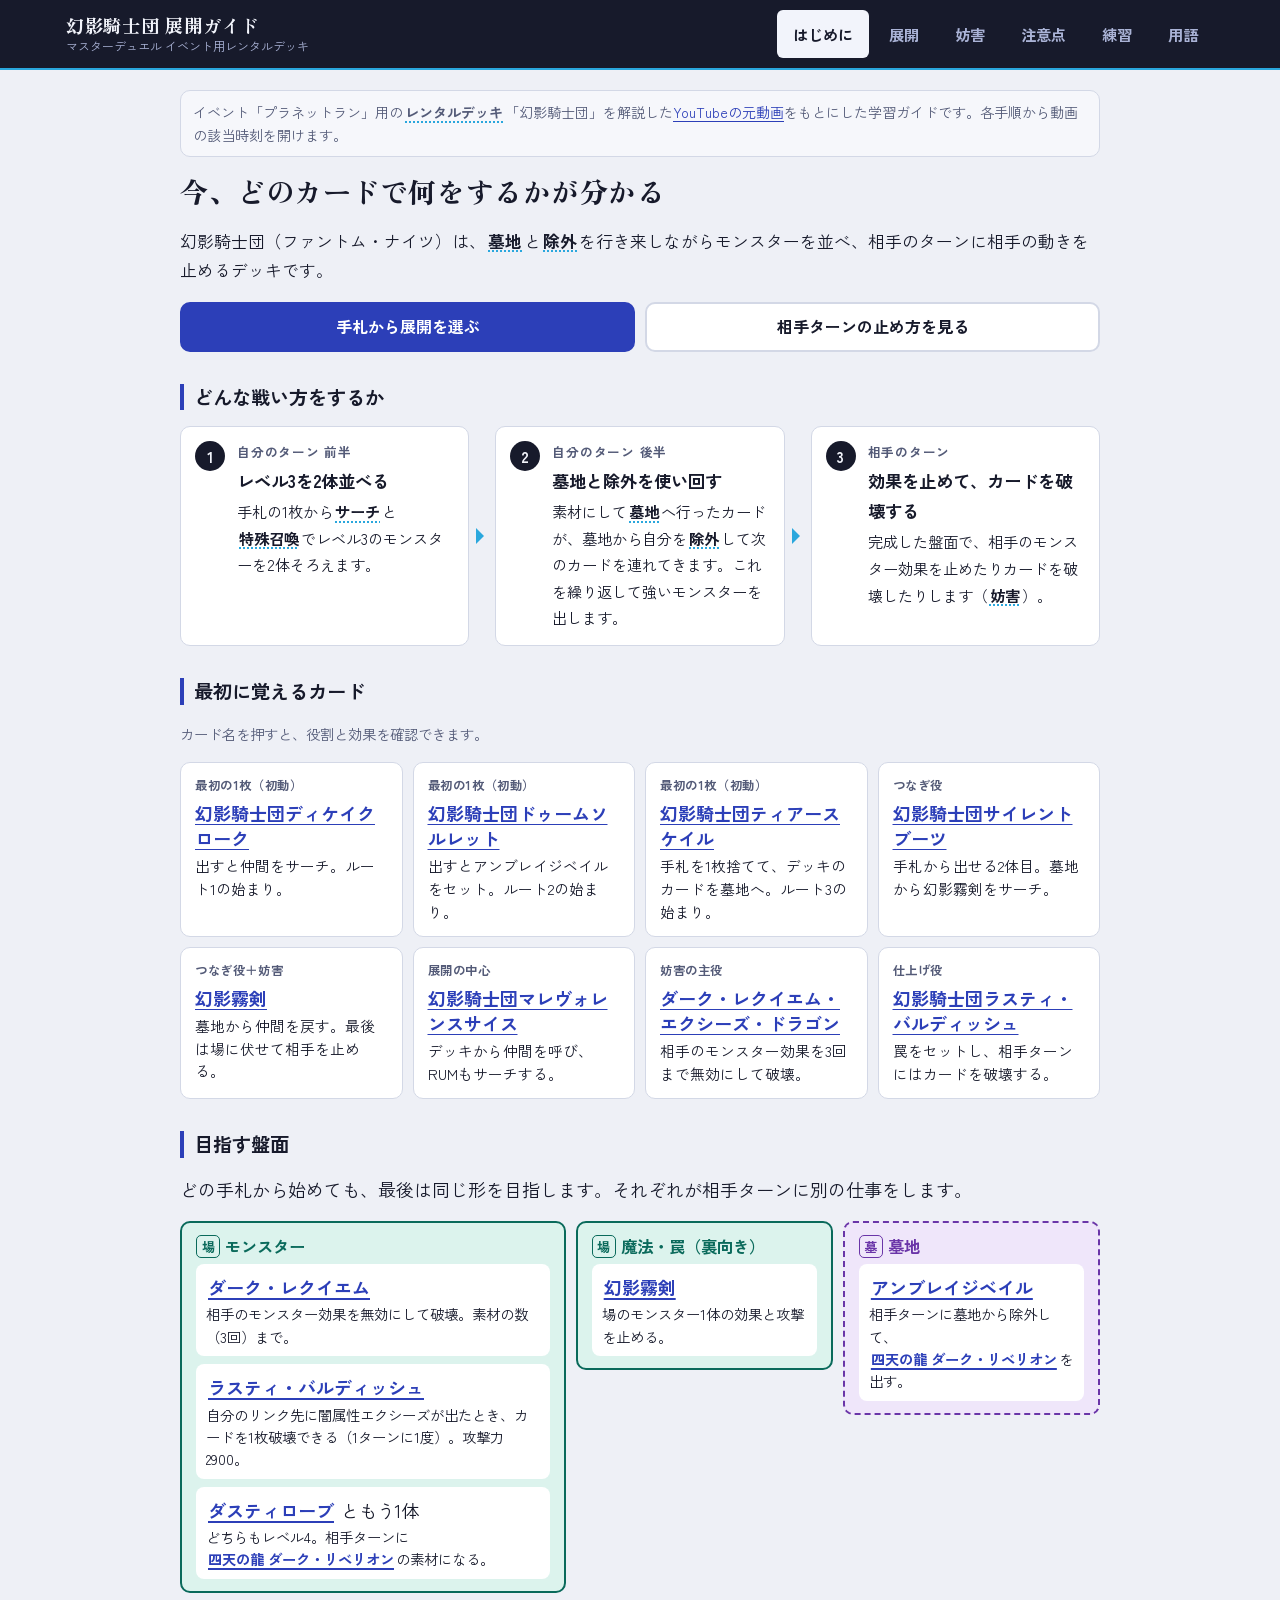
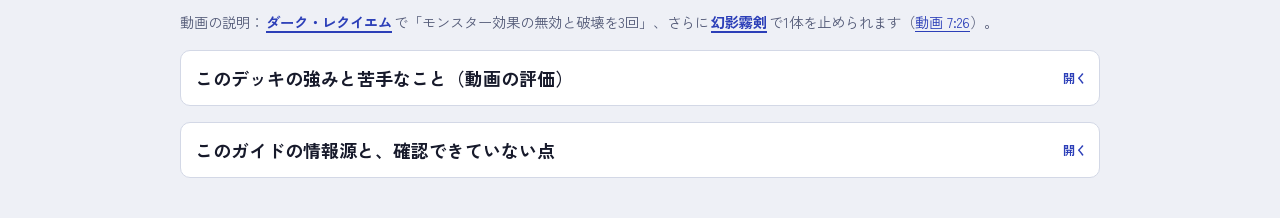
==== commit 745d407d: "feat: スマホとiPad Pro向けに画面を見やすく調整 - スマホ: 「操作」を最初に大きく表示。使うカードを小さなチップに、   カードの移動を「どこから→どこへ」ごとに1行にまとめ、   場" ====
--- a/phantom-knights/index.html
+++ b/phantom-knights/index.html
@@ -160,19 +160,23 @@
     <div class="progress-text"><span id="progress-count"></span><span id="progress-phase"></span></div>
     <div class="progress-bar" role="progressbar" aria-valuemin="0" id="progress-bar"><span id="progress-fill"></span></div>
   </div>
-  <article class="step" id="step" tabindex="-1" aria-live="polite"></article>
-  <details class="fold" id="state-fold" open>
-    <summary>この操作のあとの場・墓地・除外</summary>
-    <div class="fold-body" id="state"></div>
-  </details>
-  <details class="fold" id="list-fold">
-    <summary>全ステップの一覧から移動する</summary>
-    <div class="fold-body" id="steplist"></div>
-  </details>
-  <div class="stepnav" id="stepnav">
-    <button type="button" class="btn" id="btn-prev">戻る</button>
-    <button type="button" class="btn btn-ghost" id="btn-reset">最初から</button>
-    <button type="button" class="btn btn-primary" id="btn-next">次へ</button>
+  <div class="route-grid">
+    <article class="step" id="step" tabindex="-1" aria-live="polite"></article>
+    <aside class="route-side" aria-label="この操作のあとの状態と、ステップの一覧">
+      <details class="fold" id="state-fold" open>
+        <summary><span>この操作のあとの状態</span><span class="sum-counts" id="state-counts"></span></summary>
+        <div class="fold-body" id="state"></div>
+      </details>
+      <details class="fold" id="list-fold">
+        <summary>全ステップの一覧から移動する</summary>
+        <div class="fold-body" id="steplist"></div>
+      </details>
+    </aside>
+    <div class="stepnav" id="stepnav">
+      <button type="button" class="btn" id="btn-prev">戻る</button>
+      <button type="button" class="btn btn-ghost" id="btn-reset">最初から</button>
+      <button type="button" class="btn btn-primary" id="btn-next">次へ</button>
+    </div>
   </div>
 </section>
 
--- a/phantom-knights/css/style.css
+++ b/phantom-knights/css/style.css
@@ -541,3 +541,133 @@
 .prob-big > div { background: var(--surface); border: 1px solid var(--line); border-radius: var(--radius); padding: 12px 14px; display: grid; gap: 2px; }
 .prob-k { font-size: 0.85rem; color: var(--sub); font-weight: 700; }
 .prob-big b { font-family: var(--f-display); font-weight: 900; font-size: 2rem; line-height: 1.2; font-variant-numeric: tabular-nums; }
+
+/* ============================================================
+   画面幅ごとの見やすさの調整
+   スマホ: 「今やる操作」を最初に大きく。状態は短くまとめる。
+   タブレット（iPad Pro など 800px 以上）: 手順と状態を左右に並べる。
+   ============================================================ */
+
+/* ---- 共通：幅 ---- */
+.site-head-in, .wrap { max-width: 1180px; }
+.view { width: 100%; max-width: 920px; margin-inline: auto; }
+#view-route, #view-practice { max-width: 1180px; }
+#view-practice > p, #view-practice > .prob, #view-practice > .prob-out,
+#view-practice > .callout, #view-practice > details { max-width: 920px; }
+
+/* ---- 共通：ステップの中身 ---- */
+.route-grid { display: flex; flex-direction: column; gap: 16px; min-width: 0; }
+.route-side { display: flex; flex-direction: column; gap: 12px; min-width: 0; }
+.step-do-box { background: var(--accent-soft); border-radius: 8px; padding: 12px 14px; }
+.step-do-box .step-k { color: var(--accent); }
+.step-do { font-size: 1.12rem; font-weight: 500; line-height: 1.8; }
+.step-use { gap: 5px; }
+.chips { gap: 6px; }
+.chip { flex-direction: row; align-items: baseline; flex-wrap: wrap; gap: 0 8px; padding: 4px 10px; font-size: 0.86rem; text-decoration: none; min-height: 34px; }
+.chip span { text-decoration: underline; text-underline-offset: 3px; }
+.chip small { font-size: 0.72rem; font-weight: 700; color: var(--sub); letter-spacing: 0.04em; }
+.moves { gap: 0; border-top: 1px solid var(--line); }
+.moves li {
+  display: flex; flex-wrap: wrap; align-items: center; gap: 3px 10px;
+  padding: 7px 0; border-bottom: 1px solid var(--line);
+}
+.moves .mv-path { display: inline-flex; flex-wrap: wrap; align-items: center; gap: 4px 5px; flex: none; max-width: 100%; }
+.moves .mv-card { font-weight: 700; font-size: 0.98rem; line-height: 1.5; min-width: 0; }
+.moves .mv-tag { font-weight: 400; }
+.moves .zb { font-size: 0.78rem; min-height: 1.8em; padding: 2px 6px; }
+.z-note { color: var(--deck); background: var(--deck-bg); }
+
+/* ---- 共通：状態（手札／場／墓地・除外） ---- */
+.fold > summary { display: flex; flex-wrap: wrap; align-items: baseline; gap: 2px 12px; }
+.sum-counts { font-size: 0.85rem; font-weight: 500; color: var(--sub); font-variant-numeric: tabular-nums; }
+.state { grid-template-columns: minmax(0, 1fr) minmax(0, 1fr); gap: 8px; }
+.sz-hand, .sz-field, .state-legend { grid-column: 1 / -1; }
+.sz { padding: 8px 9px; }
+.sz h4 { margin-bottom: 5px; font-size: 0.95rem; }
+.sz .sz-n { margin-left: auto; font-size: 0.8rem; font-weight: 500; font-variant-numeric: tabular-nums; }
+.sz-sub { font-size: 0.75rem; font-weight: 700; letter-spacing: 0.05em; margin: 6px 0 3px; }
+.sz-sub:first-of-type { margin-top: 0; }
+.sz ul { gap: 5px; }
+.sz li { font-size: 0.88rem; padding: 3px 8px; overflow-wrap: anywhere; }
+.sz li .ref { padding: 0; }
+.sz li .dot { font-size: 0.7em; margin-right: 3px; vertical-align: 0.15em; }
+.sz-hand { display: flex; flex-wrap: wrap; align-items: center; gap: 4px 10px; }
+.sz-hand h4 { margin: 0; }
+.sz-hand .sz-n { margin-left: 6px; }
+.sz-gy ul, .sz-ban ul { flex-direction: column; align-items: stretch; }
+
+/* ---- スマホ ---- */
+@media (max-width: 519px) {
+  .brand-sub { display: none; }
+  .site-head-in { padding-block: 8px; }
+  .wrap { padding-block: 14px 8px; }
+  .route-head { flex-direction: row; flex-wrap: wrap; align-items: baseline; gap: 2px 10px; }
+  .route-title { font-size: 1.05rem; order: -1; flex: 1 1 100%; }
+  .back-link { padding: 2px 0; font-size: 0.85rem; }
+  .step { padding: 14px 12px; gap: 12px; }
+  .step-title { font-size: 1.2rem; }
+  .stepnav { grid-template-columns: 1fr auto 1.7fr; }
+  .stepnav #btn-reset { font-size: 0.82rem; padding-inline: 8px; }
+  .fold-body { padding: 10px; }
+}
+
+/* ---- タブレット（iPad Pro 縦・横）と広い画面 ---- */
+@media (min-width: 760px) {
+  .tabs a { height: 48px; padding: 0 16px; }
+}
+@media (min-width: 800px) {
+  body { font-size: 18px; }
+  .page-title { font-size: 1.75rem; }
+  .route-grid {
+    display: grid; grid-template-columns: minmax(0, 1.12fr) minmax(0, 0.88fr);
+    gap: 14px 24px; align-items: start;
+  }
+  .route-grid > .step { grid-column: 1; grid-row: 1; padding: 20px; }
+  .route-grid > .stepnav { grid-column: 1; grid-row: 2; }
+  .route-side {
+    grid-column: 2; grid-row: 1 / span 2;
+    position: sticky; top: calc(env(safe-area-inset-top, 0px) + 80px);
+    max-height: calc(100vh - 96px); overflow-y: auto; overscroll-behavior: contain;
+  }
+  .step-title { font-size: 1.4rem; }
+  .step-do { font-size: 1.15rem; }
+  .stepnav .btn { min-height: 56px; font-size: 1.05rem; }
+
+  .quiz-grid {
+    display: grid; grid-template-columns: minmax(0, 1.12fr) minmax(0, 0.88fr);
+    gap: 12px 24px; align-items: start;
+  }
+  .quiz-top { grid-column: 1; grid-row: 1; }
+  .quiz-body { grid-column: 1; grid-row: 2; }
+  .quiz-side {
+    grid-column: 2; grid-row: 1 / span 2;
+    position: sticky; top: calc(env(safe-area-inset-top, 0px) + 80px);
+    max-height: calc(100vh - 96px); overflow-y: auto; overscroll-behavior: contain;
+  }
+  .quiz-opt { min-height: 64px; font-size: 1.05rem; }
+
+  .routes { grid-template-columns: repeat(3, minmax(0, 1fr)); align-items: stretch; }
+  .route-card { align-content: start; }
+  .board { grid-template-columns: 1.5fr 1fr 1fr; align-items: start; }
+  .cases { grid-template-columns: 1fr 1fr; align-items: start; }
+  .checks { gap: 10px; }
+}
+.quiz-grid, .quiz-top, .quiz-body { display: flex; flex-direction: column; gap: 12px; min-width: 0; }
+.quiz-side { min-width: 0; }
+@media (min-width: 800px) { .quiz-grid { display: grid; } }
+@media (min-width: 960px) {
+  .keycards { grid-template-columns: repeat(4, minmax(0, 1fr)); }
+  .tools { grid-template-columns: repeat(4, minmax(0, 1fr)); }
+  .gloss { grid-template-columns: repeat(3, minmax(0, 1fr)); }
+}
+
+/* スマホでは「操作」を使うカードより先に見せる */
+@media (max-width: 519px) {
+  .step > .step-title { order: -2; }
+  .step > .step-do-box { order: -1; }
+}
+.sz li { display: flex; flex-wrap: wrap; align-items: baseline; gap: 0 3px; }
+.sz li .dot { flex: none; margin-right: 0; }
+.sz li .ref { flex: 0 1 auto; min-width: 0; text-align: left; }
+.sz li small { flex-basis: 100%; }
+.sz li.none { display: block; }
